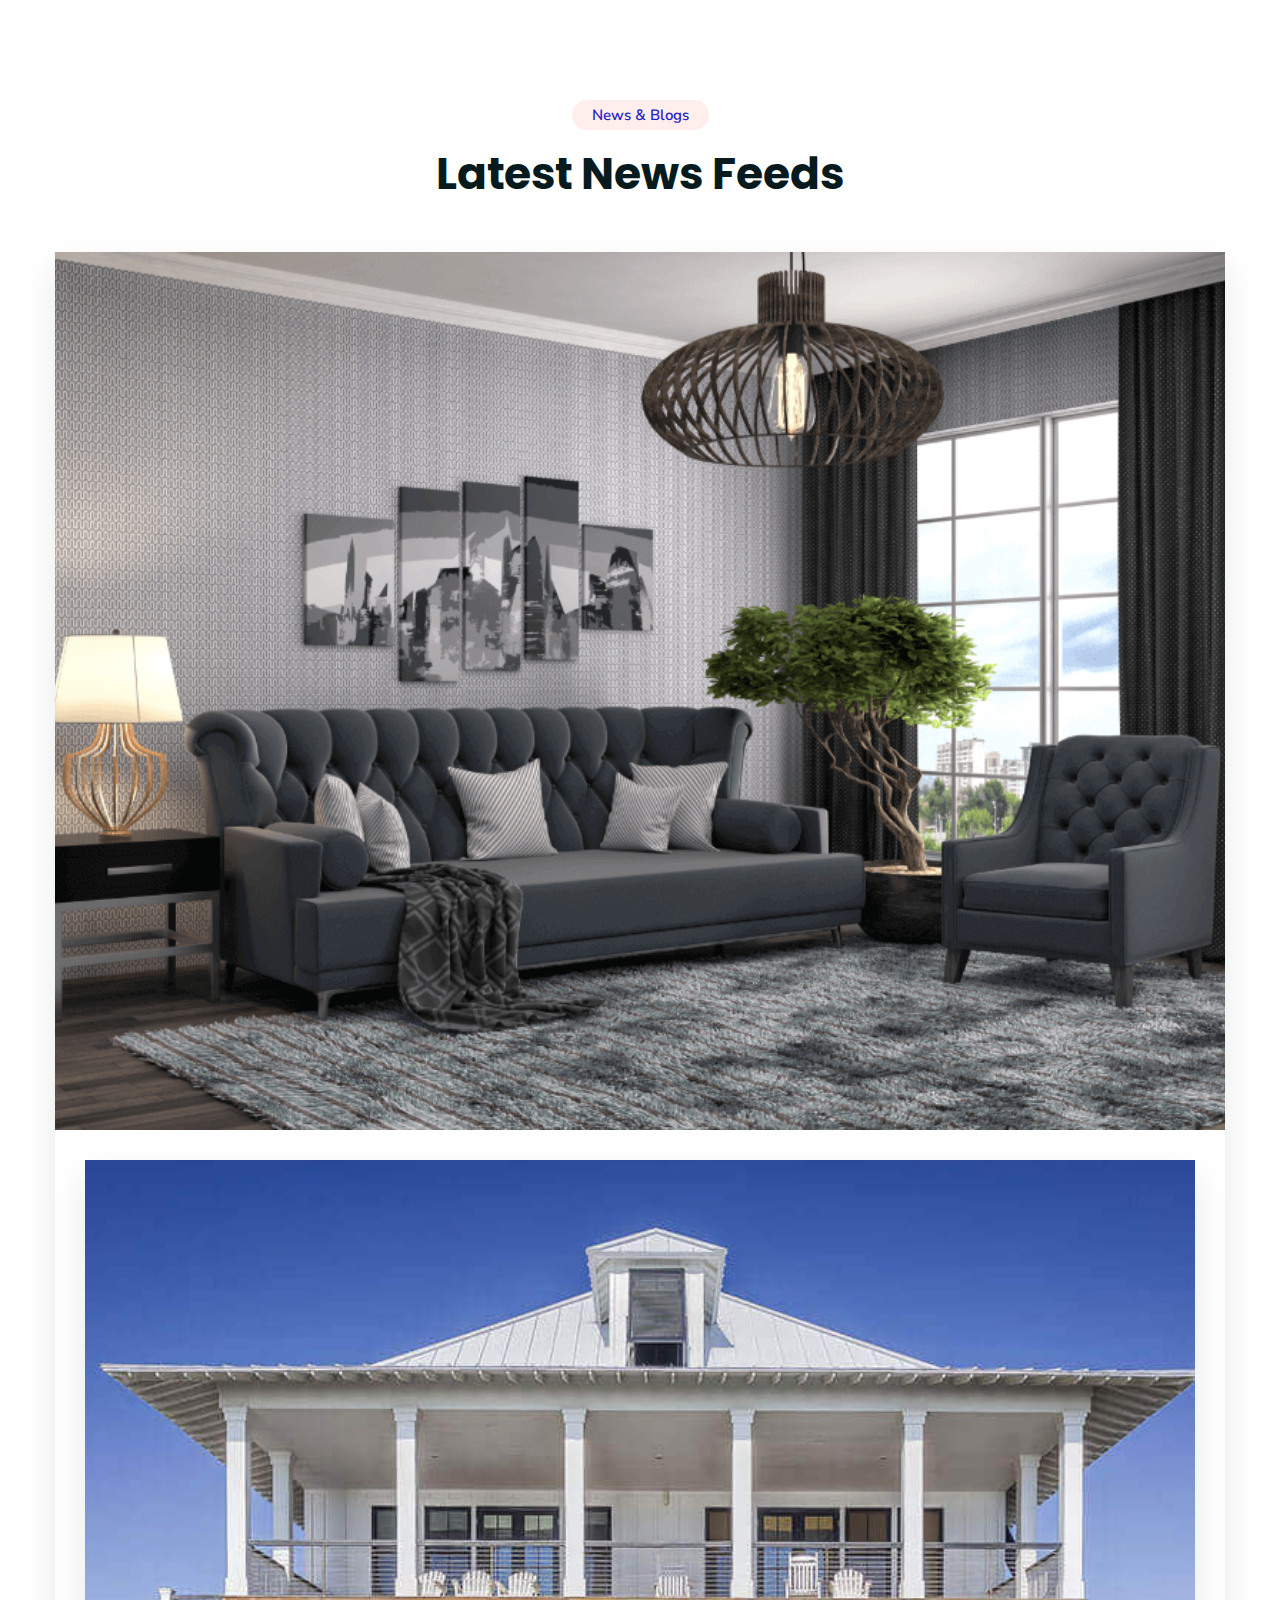
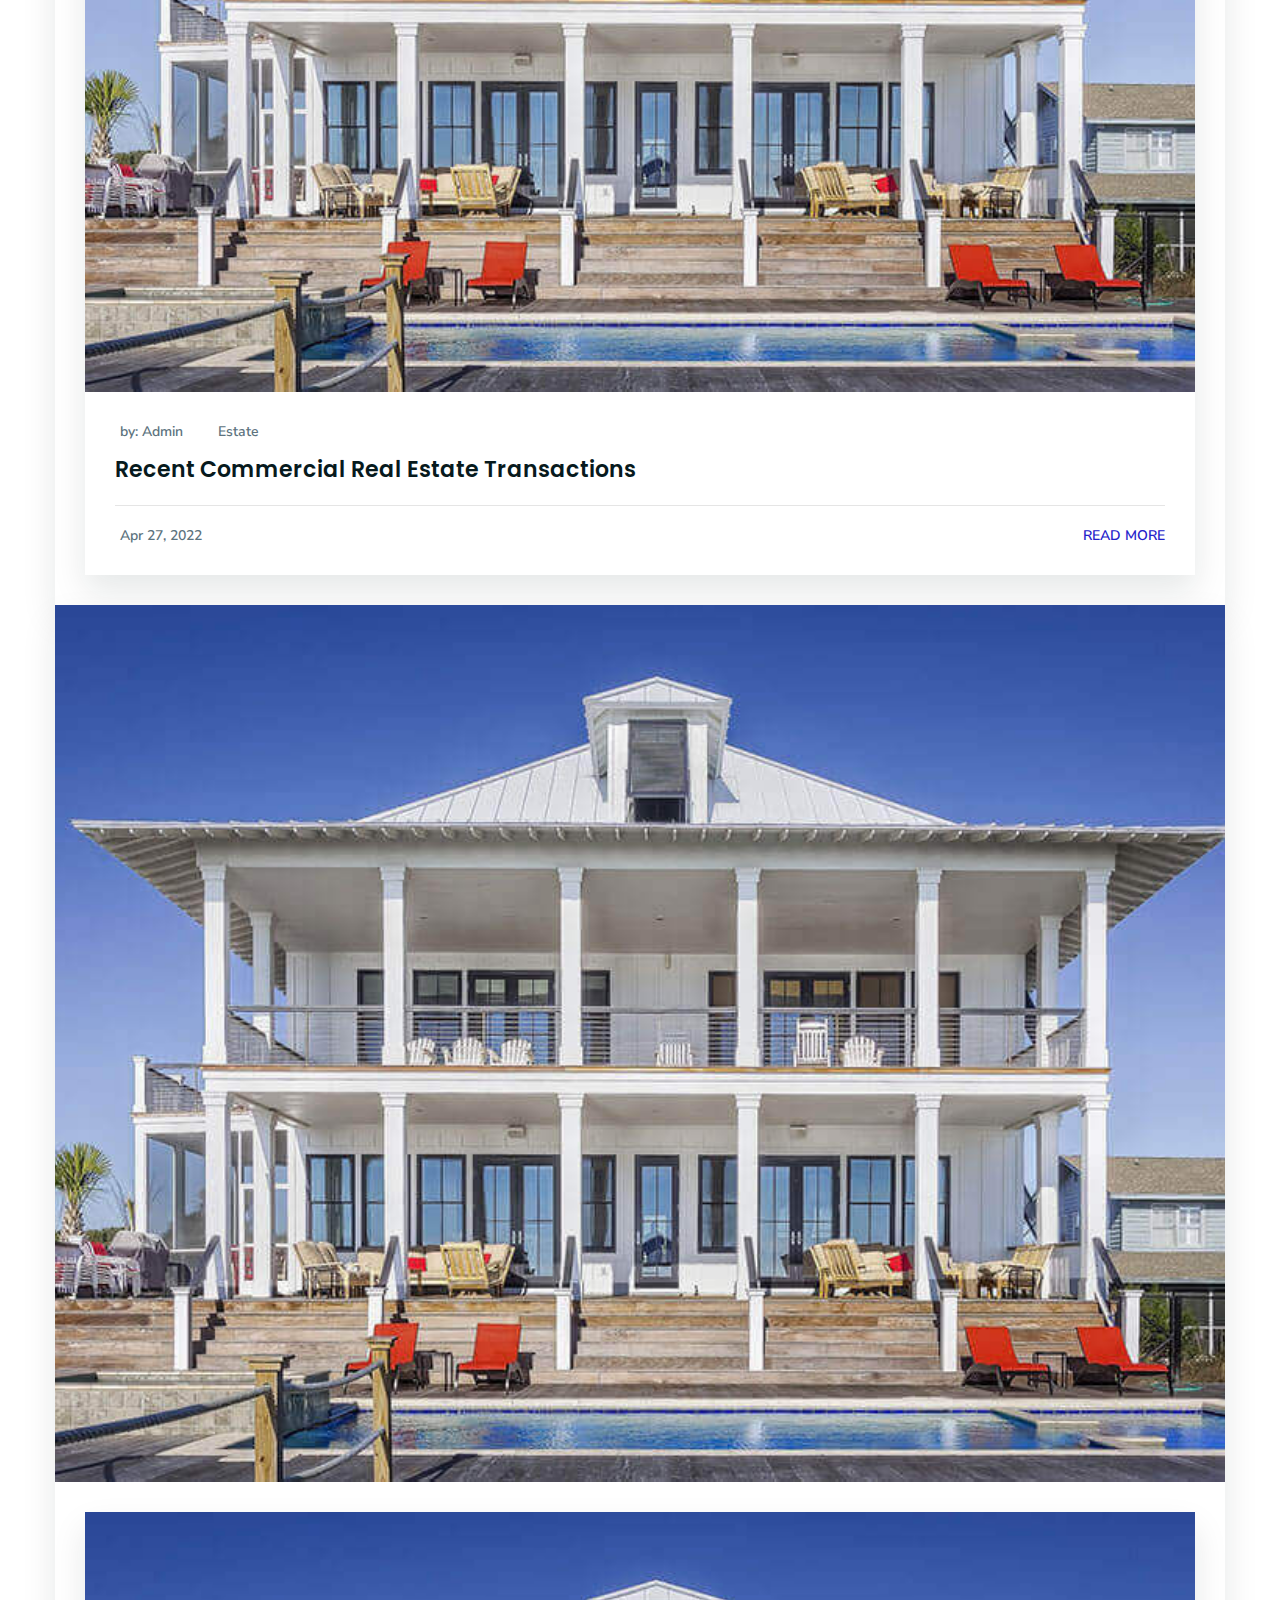
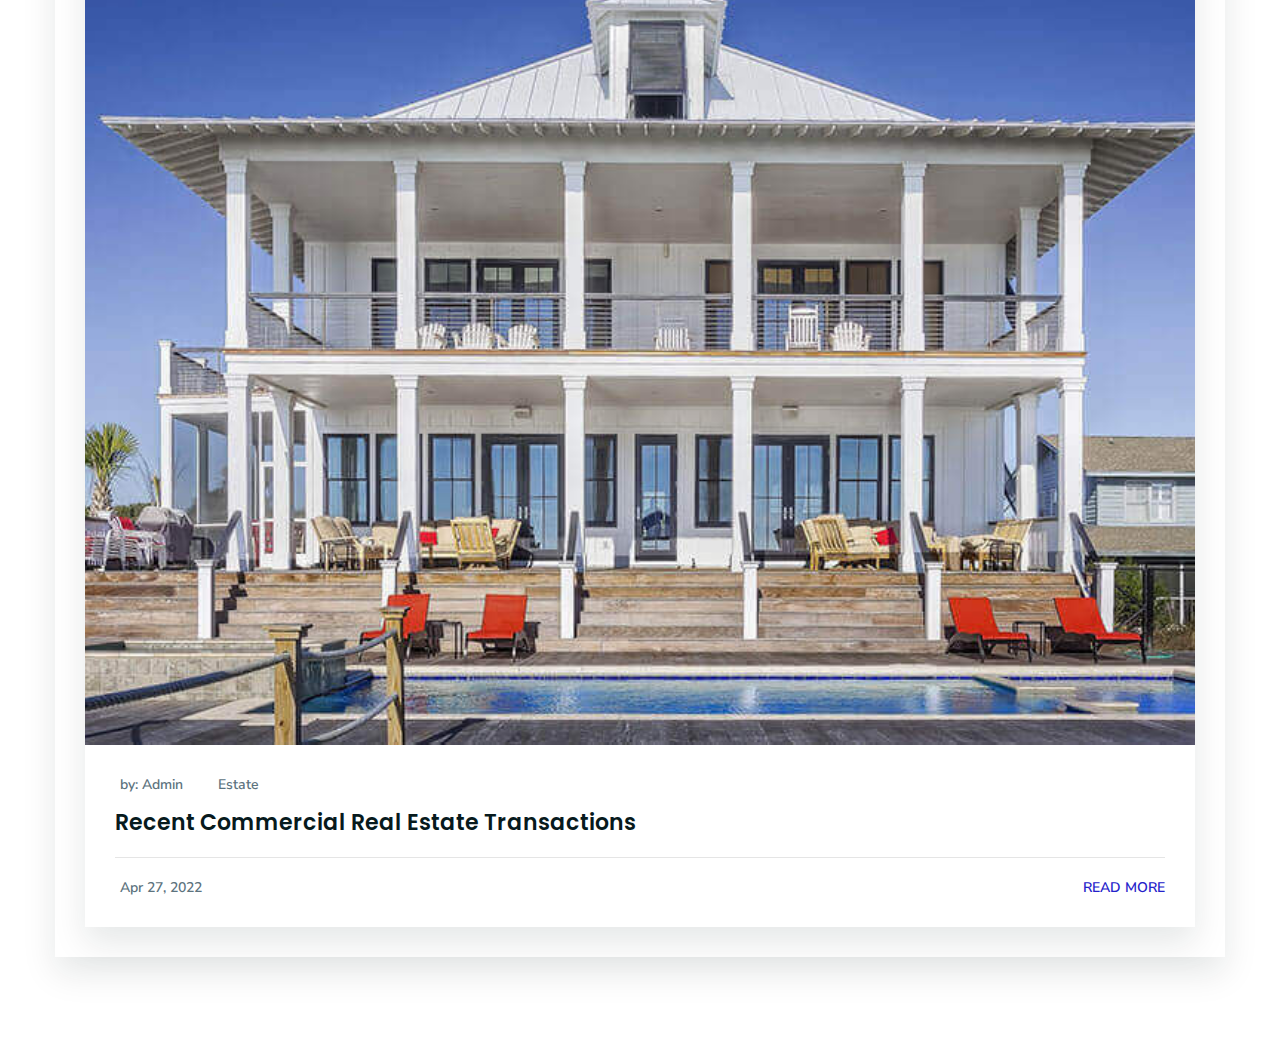
==== blog.html @ 8c3bc03a "initial commit" ====
<!-- <!DOCTYPE html>
<html lang="en">
<head>
    <meta charset="UTF-8">
    <meta http-equiv="X-UA-Compatible" content="IE=edge">
    <meta name="viewport" content="width=device-width, initial-scale=1.0">
    <title>Service</title>
  
  
    <link rel="shortcut icon" href="assets/images/logo-light.png" type="image/svg+xml">
  
    <link rel="stylesheet" href="./assets/css/style.css">
  
    <link rel="preconnect" href="https://fonts.googleapis.com">
    <link rel="preconnect" href="https://fonts.gstatic.com" crossorigin>
    <link rel="stylesheet" href="https://cdnjs.cloudflare.com/ajax/libs/font-awesome/4.7.0/css/font-awesome.min.css">
    <link href="https://cdn.jsdelivr.net/npm/bootstrap@5.3.2/dist/css/bootstrap.min.css" rel="stylesheet" integrity="sha384-T3c6CoIi6uLrA9TneNEoa7RxnatzjcDSCmG1MXxSR1GAsXEV/Dwwykc2MPK8M2HN" crossorigin="anonymous">
  
    <link
      href="https://fonts.googleapis.com/css2?family=Nunito+Sans:wght@400;600;700&family=Poppins:wght@400;500;600;700&display=swap"
      rel="stylesheet">
</head>
<body>
    <header class="header" data-header>

        <div class="overlay" data-overlay></div>
    
       
    
        <div class="header-bottom">
          <div class="container">
    
            <a href="#" class="logo">
              <img height="100" width="100" src="./assets/images/logo.png" alt="Urban Nest logo">
            </a>
    
            <nav class="navbar" data-navbar>
    
              <div class="navbar-top">
    
                <a href="#" class="logo">
                  <img src="./assets/images/logo.png" alt="Urban Nest logo">
                </a>
    
                <button class="nav-close-btn" data-nav-close-btn aria-label="Close Menu">
                  <ion-icon name="close-outline"></ion-icon>
                </button>
    
              </div>
    
              <div class="navbar-bottom">
                <ul class="navbar-list">
    
                  <li>
                    <a href="index.html" class="navbar-link" data-nav-link>Home</a>
                  </li>
    
                  <li>
                    <a href="blog.html" class="navbar-link" data-nav-link>Blog</a>
                  </li>
    
                  <li>
                    <a href="service.html" class="navbar-link" data-nav-link>Service</a>
                  </li>
    
                  <li>
                    <a href="#property" class="navbar-link" data-nav-link>Property</a>
                  </li>
    
                  <li>
                    <a href="gallery.html" class="navbar-link" data-nav-link>Gallery</a>
                  </li>
    
                  <li>
                    <a href="#contact" class="navbar-link" data-nav-link>Contact</a>
                  </li>
    
                </ul>
              </div>
    
            </nav>
    
            <div class="header-bottom-actions">
              <button class="header-bottom-actions-btn" aria-label="Search">
                <i class="fas fa-magnifying-glass"  ></i> 
                <span>Search</span>
            </button>
            
            <button class="header-bottom-actions-btn" aria-label="Profile" onclick="navigateToLogin()">
              <i class="fa-regular fa-user"></i>
              <span>Profile</span>
          </button>
              <button class="header-bottom-actions-btn" aria-label="Cart">
                <i class="fa-solid fa-cart-shopping"></i>
                <span>Cart</span>
              </button>
    
              <button class="header-bottom-actions-btn" data-nav-open-btn aria-label="Open Menu">
                <ion-icon name="menu-outline"></ion-icon>
    
                <span>Menu</span>
              </button>
    
            </div>
    
          </div>
        </div>
    
      </header>

      <section class="blog" id="blog">
        <div class="container">

          <p class="section-subtitle">News & Blogs</p>

          <h2 class="h2 section-title">Leatest News Feeds</h2>

          <ul class="blog-list has-scrollbar">

            <li>
              <div class="blog-card">

                <figure class="card-banner">
                  <img src="./assets/images/blog-1.png" alt="The Most Inspiring Interior Design Of 2021" class="w-100">
                </figure>

                <div class="blog-content">

                  <div class="blog-content-top">

                    <ul class="card-meta-list">

                      <li>
                        <a href="#" class="card-meta-link">
                          <ion-icon name="person"></ion-icon>

                          <span>by: Admin</span>
                        </a>
                      </li>

                      <li>
                        <a href="#" class="card-meta-link">
                          <ion-icon name="pricetags"></ion-icon>

                          <span>Interior</span>
                        </a>
                      </li>

                    </ul>

                    <h3 class="h3 blog-title">
                      <a href="#">The Most Inspiring Interior Design Of 2021</a>
                    </h3>

                  </div>

                  <div class="blog-content-bottom">
                    <div class="publish-date">
                      <ion-icon name="calendar"></ion-icon>

                      <time datetime="2022-27-04">Apr 27, 2022</time>
                    </div>

                    <a href="#" class="read-more-btn">Read More</a>
                  </div>

                </div>

              </div>
            </li>

            <li>
              <div class="blog-card">

                <figure class="card-banner">
                  <img src="./assets/images/blog-2.jpg" alt="Recent Commercial Real Estate Transactions" class="w-100">
                </figure>

                <div class="blog-content">

                  <div class="blog-content-top">

                    <ul class="card-meta-list">

                      <li>
                        <a href="#" class="card-meta-link">
                          <ion-icon name="person"></ion-icon>

                          <span>by: Admin</span>
                        </a>
                      </li>

                      <li>
                        <a href="#" class="card-meta-link">
                          <ion-icon name="pricetags"></ion-icon>

                          <span>Estate</span>
                        </a>
                      </li>

                    </ul>

                    <h3 class="h3 blog-title">
                      <a href="#">Recent Commercial Real Estate Transactions</a>
                    </h3>

                  </div>

                  <div class="blog-content-bottom">
                    <div class="publish-date">
                      <ion-icon name="calendar"></ion-icon>

                      <time datetime="2022-27-04">Apr 27, 2022</time>
                    </div>

                    <a href="#" class="read-more-btn">Read More</a>
                  </div>

                </div>

              </div>
            </li>

            <li>
              <div class="blog-card">

                <figure class="card-banner">
                  <img src="./assets/images/blog-3.jpg" alt="Renovating a Living Room? Experts Share Their Secrets"
                    class="w-100">
                </figure>

                <div class="blog-content">

                  <div class="blog-content-top">

                    <ul class="card-meta-list">

                      <li>
                        <a href="#" class="card-meta-link">
                          <ion-icon name="person"></ion-icon>

                          <span>by: Admin</span>
                        </a>
                      </li>

                      <li>
                        <a href="#" class="card-meta-link">
                          <ion-icon name="pricetags"></ion-icon>

                          <span>Room</span>
                        </a>
                      </li>

                    </ul>

                    <h3 class="h3 blog-title">
                      <a href="#">Renovating a Living Room? Experts Share Their Secrets</a>
                    </h3>

                  </div>

                  <div class="blog-content-bottom">
                    <div class="publish-date">
                      <ion-icon name="calendar"></ion-icon>

                      <time datetime="2022-27-04">Apr 27, 2022</time>
                    </div>

                    <a href="#" class="read-more-btn">Read More</a>
                  </div>

                </div>

              </div>
            </li>

          </ul>
          <ul class="blog-list has-scrollbar">

            <li>
              <div class="blog-card">

                <figure class="card-banner">
                  <img src="./assets/images/blog-1.png" alt="The Most Inspiring Interior Design Of 2021" class="w-100">
                </figure>

                <div class="blog-content">

                  <div class="blog-content-top">

                    <ul class="card-meta-list">

                      <li>
                        <a href="#" class="card-meta-link">
                          <ion-icon name="person"></ion-icon>

                          <span>by: Admin</span>
                        </a>
                      </li>

                      <li>
                        <a href="#" class="card-meta-link">
                          <ion-icon name="pricetags"></ion-icon>

                          <span>Interior</span>
                        </a>
                      </li>

                    </ul>

                    <h3 class="h3 blog-title">
                      <a href="#">The Most Inspiring Interior Design Of 2021</a>
                    </h3>

                  </div>

                  <div class="blog-content-bottom">
                    <div class="publish-date">
                      <ion-icon name="calendar"></ion-icon>

                      <time datetime="2022-27-04">Apr 27, 2022</time>
                    </div>

                    <a href="#" class="read-more-btn">Read More</a>
                  </div>

                </div>

              </div>
            </li>

            <li>
              <div class="blog-card">

                <figure class="card-banner">
                  <img src="./assets/images/blog-2.jpg" alt="Recent Commercial Real Estate Transactions" class="w-100">
                </figure>

                <div class="blog-content">

                  <div class="blog-content-top">

                    <ul class="card-meta-list">

                      <li>
                        <a href="#" class="card-meta-link">
                          <ion-icon name="person"></ion-icon>

                          <span>by: Admin</span>
                        </a>
                      </li>

                      <li>
                        <a href="#" class="card-meta-link">
                          <ion-icon name="pricetags"></ion-icon>

                          <span>Estate</span>
                        </a>
                      </li>

                    </ul>

                    <h3 class="h3 blog-title">
                      <a href="#">Recent Commercial Real Estate Transactions</a>
                    </h3>

                  </div>

                  <div class="blog-content-bottom">
                    <div class="publish-date">
                      <ion-icon name="calendar"></ion-icon>

                      <time datetime="2022-27-04">Apr 27, 2022</time>
                    </div>

                    <a href="#" class="read-more-btn">Read More</a>
                  </div>

                </div>

              </div>
            </li>

            <li>
              <div class="blog-card">

                <figure class="card-banner">
                  <img src="./assets/images/blog-3.jpg" alt="Renovating a Living Room? Experts Share Their Secrets"
                    class="w-100">
                </figure>

                <div class="blog-content">

                  <div class="blog-content-top">

                    <ul class="card-meta-list">

                      <li>
                        <a href="#" class="card-meta-link">
                          <ion-icon name="person"></ion-icon>

                          <span>by: Admin</span>
                        </a>
                      </li>

                      <li>
                        <a href="#" class="card-meta-link">
                          <ion-icon name="pricetags"></ion-icon>

                          <span>Room</span>
                        </a>
                      </li>

                    </ul>

                    <h3 class="h3 blog-title">
                      <a href="#">Renovating a Living Room? Experts Share Their Secrets</a>
                    </h3>

                  </div>

                  <div class="blog-content-bottom">
                    <div class="publish-date">
                      <ion-icon name="calendar"></ion-icon>

                      <time datetime="2022-27-04">Apr 27, 2022</time>
                    </div>

                    <a href="#" class="read-more-btn">Read More</a>
                  </div>

                </div>

              </div>
            </li>

          </ul>

        </div>
      </section>




  <footer class="footer">

    <div class="b-example-divider"></div>

    <div class="container">
      <footer class="d-flex flex-wrap justify-content-between align-items-center py-3 my-4 border-top">
        <div class="col-md-4 d-flex align-items-center">
          <a href="/" class="mb-3 me-2 mb-md-0 text-body-secondary text-decoration-none lh-1">
            <svg class="bi" width="30" height="24"><use xlink:href="#bootstrap"/></svg>
          </a>
          <span class="mb-3 mb-md-0 text-body-secondary">&copy; 2024 Urban Nest , Inc</span>
        </div>
    
        <ul class="nav col-md-4 justify-content-end list-unstyled d-flex">
          <li class="ms-3"><a class="text-body-secondary" href="#"><svg class="bi" width="24" height="24"><use xlink:href="#twitter"/></svg></a></li>
          <li class="ms-3"><a class="text-body-secondary" href="#"><svg class="bi" width="24" height="24"><use xlink:href="#instagram"/></svg></a></li>
          <li class="ms-3"><a class="text-body-secondary" href="#"><svg class="bi" width="24" height="24"><use xlink:href="#facebook"/></svg></a></li>
        </ul>
      </footer>
    </div>
    
    <div class="b-example-divider"></div>
    
    <div class="container">
      <footer class="py-3 my-4">
        <ul class="nav justify-content-center border-bottom pb-3 mb-3">
          <li class="nav-item"><a href="index.html" class="nav-link px-2 text-body-secondary">Home</a></li>
          <li class="nav-item"><a href="#" class="nav-link px-2 text-body-secondary">About</a></li>
          <li class="nav-item"><a href="#" class="nav-link px-2 text-body-secondary">Services</a></li>
          <li class="nav-item"><a href="#" class="nav-link px-2 text-body-secondary">FAQs</a></li>
        </ul>
        <p class="text-center text-body-secondary">&copy; 2024 Urban Nest, Inc</p>
      </footer>
    </div>
    <button id="newsletterBtn" class="nav-link px-2 text-body-secondary" style="text-decoration: white;">Newsletter Signup</button>


  </footer>
    
</body>
</html>




 -->













<!DOCTYPE html>
<html lang="en">
<head>
  <meta charset="UTF-8">
  <meta http-equiv="X-UA-Compatible" content="IE=edge">
  <meta name="viewport" content="width=device-width, initial-scale=1.0">
  <title>Service</title>


  <link rel="shortcut icon" href="assets/images/logo-light.png" type="image/svg+xml">

  <link rel="stylesheet" href="./assets/css/style.css">

  <link rel="preconnect" href="https://fonts.googleapis.com">
  <link rel="preconnect" href="https://fonts.gstatic.com" crossorigin>
  <link rel="stylesheet" href="https://cdnjs.cloudflare.com/ajax/libs/font-awesome/4.7.0/css/font-awesome.min.css">
  <link href="https://cdn.jsdelivr.net/npm/bootstrap@5.3.2/dist/css/bootstrap.min.css" rel="stylesheet" integrity="sha384-T3c6CoIi6uLrA9TneNEoa7RxnatzjcDSCmG1MXxSR1GAsXEV/Dwwykc2MPK8M2HN" crossorigin="anonymous">

  <link
    href="https://fonts.googleapis.com/css2?family=Nunito+Sans:wght@400;600;700&family=Poppins:wght@400;500;600;700&display=swap"
    rel="stylesheet"></head>
<body>

<div class="container mt-5">

    <section class="blog" id="blog">
        <div class="row justify-content-md-center">
            <div class="col-md-8">
                <p class="section-subtitle">News & Blogs</p>
                <h2 class="h2 section-title">Latest News Feeds</h2>

                <div class="row">
                    <!-- Blog Post 1 -->
                    <div class="col-md-6 mb-4">
                        <div class="blog-card">
                            <figure class="card-banner">
                                <img src="./assets/images/blog-1.png" alt="The Most Inspiring Interior Design Of 2021" class="w-100">
                            </figure>
                            <div class="blog-content">
                              <div class="blog-card">

                                <figure class="card-banner">
                                  <img src="./assets/images/blog-2.jpg" alt="Recent Commercial Real Estate Transactions" class="w-100">
                                </figure>
                
                                <div class="blog-content">
                
                                  <div class="blog-content-top">
                
                                    <ul class="card-meta-list">
                
                                      <li>
                                        <a href="#" class="card-meta-link">
                                          <ion-icon name="person"></ion-icon>
                
                                          <span>by: Admin</span>
                                        </a>
                                      </li>
                
                                      <li>
                                        <a href="#" class="card-meta-link">
                                          <ion-icon name="pricetags"></ion-icon>
                
                                          <span>Estate</span>
                                        </a>
                                      </li>
                
                                    </ul>
                
                                    <h3 class="h3 blog-title">
                                      <a href="#">Recent Commercial Real Estate Transactions</a>
                                    </h3>
                
                                  </div>
                
                                  <div class="blog-content-bottom">
                                    <div class="publish-date">
                                      <ion-icon name="calendar"></ion-icon>
                
                                      <time datetime="2022-27-04">Apr 27, 2022</time>
                                    </div>
                
                                    <a href="#" class="read-more-btn">Read More</a>
                                  </div>
                
                                </div>
                
                              </div>                            </div>
                        </div>
                    </div>

                    <!-- Blog Post 2 -->
                    <div class="col-md-6 mb-4">
                        <div class="blog-card">
                            <figure class="card-banner">
                                <img src="./assets/images/blog-2.jpg" alt="Recent Commercial Real Estate Transactions" class="w-100">
                            </figure>
                            <div class="blog-content">
                              <div class="blog-card">

                                <figure class="card-banner">
                                  <img src="./assets/images/blog-2.jpg" alt="Recent Commercial Real Estate Transactions" class="w-100">
                                </figure>
                
                                <div class="blog-content">
                
                                  <div class="blog-content-top">
                
                                    <ul class="card-meta-list">
                
                                      <li>
                                        <a href="#" class="card-meta-link">
                                          <ion-icon name="person"></ion-icon>
                
                                          <span>by: Admin</span>
                                        </a>
                                      </li>
                
                                      <li>
                                        <a href="#" class="card-meta-link">
                                          <ion-icon name="pricetags"></ion-icon>
                
                                          <span>Estate</span>
                                        </a>
                                      </li>
                
                                    </ul>
                
                                    <h3 class="h3 blog-title">
                                      <a href="#">Recent Commercial Real Estate Transactions</a>
                                    </h3>
                
                                  </div>
                
                                  <div class="blog-content-bottom">
                                    <div class="publish-date">
                                      <ion-icon name="calendar"></ion-icon>
                
                                      <time datetime="2022-27-04">Apr 27, 2022</time>
                                    </div>
                
                                    <a href="#" class="read-more-btn">Read More</a>
                                  </div>
                
                                </div>
                
                              </div>                            </div>
                        </div>
                    </div>

                    <!-- Add more blog posts as needed -->

                </div>
            </div>
        </div>

        <!-- Additional Rows (if needed) -->
        <div class="row">
            <!-- Another Row with Blog Posts -->
            <!-- ... -->

            <!-- Additional Rows as needed -->

        </div>

    </section>

</div>

<!-- Include your footer content here -->

</body>
</html>
---- assets/css/style.css ----
/*-----------------------------------*\
  #style.css
\*-----------------------------------*/

/**
 * copyright 2022 codewithsadee
 */





/*-----------------------------------*\
  #CUSTOM PROPERTY
\*-----------------------------------*/

:root {

  /**
   * colors
   */

  --dark-jungle-green: hsl(188, 63%, 7%);
  --prussian-blue: hsl(200, 69%, 14%);
  --raisin-black-1: hsl(227, 29%, 13%);
  --raisin-black-2: hsl(229, 17%, 19%);
  --yellow-green: hsl(89, 72%, 45%);
  --orange-soda: hsl(241, 72%, 46%);
  --cultured-1: hsl(0, 0%, 93%);
  --cultured-2: hsl(192, 24%, 96%);
  --misty-rose: hsl(7, 56%, 91%);
  --alice-blue: hsl(210, 100%, 97%);
  --seashell: hsl(8, 100%, 97%);
  --cadet: hsl(200, 15%, 43%);
  --white: hsl(0, 0%, 100%);
  --black: hsl(0, 0%, 0%);
  --opal: hsl(180, 20%, 62%);

  /**
   * typography
   */

  --ff-nunito-sans: "Nunito Sans", sans-serif;
  --ff-poppins: "Poppins", sans-serif;

  --fs-1: 1.875rem;
  --fs-2: 1.5rem;
  --fs-3: 1.375rem;
  --fs-4: 1.125rem;
  --fs-5: 0.875rem;
  --fs-6: 0.813rem;
  --fs-7: 0.75rem;

  --fw-500: 500;
  --fw-600: 600;
  --fw-700: 700;

  /**
   * transition
   */

  --transition: 0.25s ease;

  /**
   * spacing
   */

  --section-padding: 100px;

  /**
   * shadow
   */

  --shadow-1: 0 5px 20px 0 hsla(219, 56%, 21%, 0.1);
  --shadow-2: 0 16px 32px hsla(188, 63%, 7%, 0.1);

}





/*-----------------------------------*\
  #RESET
\*-----------------------------------*/

*, *::before, *::after {
  margin: 0;
  padding: 0;
  box-sizing: border-box;
}

li { list-style: none; }

a { text-decoration: none; }

a,
img,
span,
button,
ion-icon { display: block; }

button {
  border: none;
  background: none;
  font: inherit;
  text-align: left;
  cursor: pointer;
}

address { font-style: normal; }

ion-icon { pointer-events: none; }

html {
  font-family: var(--ff-nunito-sans);
  scroll-behavior: smooth;
}

body {
  background: var(--white);
  overflow-x: hidden;
}

::-webkit-scrollbar {
  width: 10px;
  height: 8px;
}

::-webkit-scrollbar-track { background: var(--white); }

::-webkit-scrollbar-thumb {
  background: var(--cadet);
  border-left: 2px solid var(--white);
}





/*-----------------------------------*\
  #REUSED STYLE
\*-----------------------------------*/

.container { padding-inline: 15px; }

button, a { transition: var(--transition); }

.h1,
.h2,
.h3 {
  color: var(--dark-jungle-green);
  font-family: var(--ff-poppins);
  line-height: 1.3;
}

.h1 {
  font-size: var(--fs-1);
  line-height: 1;
}

.h2 { font-size: var(--fs-2); }

.h3 {
  font-size: var(--fs-4);
  font-weight: var(--font-weight, 700);
}

.h3 > a { color: inherit; }

.btn {
  position: relative;
  background: var(--orange-soda);
  color: var(--white);
  font-family: var(--ff-poppins);
  font-size: var(--fs-5);
  text-transform: var(--text-transform, capitalize);
  border: 1px solid var(--orange-soda);
  padding: 10px 20px;
  z-index: 1;
}

.btn:is(:hover, :focus) {
  background: var(--black);
  color: var(--dark-jungle-green);
  border-color: var(--black);
}

.btn::before {
  content: "";
  position: absolute;
  top: 0;
  left: 0;
  width: 0;
  height: 100%;
  background: var(--white);
  transition: var(--transition);
  z-index: -1;
}

.btn:is(:hover, :focus)::before { width: 100%; }

.w-100 { width: 100%; }

.section-subtitle {
  color: var(--orange-soda);
  font-size: var(--fs-5);
  font-weight: var(--fw-600);
  padding: 5px 20px;
  background: hsla(9, 100%, 62%, 0.1);
  width: max-content;
  border-radius: 50px;
  margin-inline: auto;
  margin-bottom: 15px;
}

.section-title {
  text-align: var(--text-align, center);
  margin-bottom: var(--margin-bottom, 50px);
}

.card-badge {
  background: var(--black);
  color: var(--white);
  font-size: var(--fs-7);
  text-transform: uppercase;
  position: absolute;
  top: 15px;
  right: 15px;
  padding: 4px 10px;
}

.card-badge.green { background: var(--yellow-green); }

.card-badge.orange { background: var(--orange-soda); }

.has-scrollbar {
  display: flex;
  align-items: flex-start;
  gap: 15px;
  overflow-x: auto;
  margin-inline: -15px;
  padding-inline: 15px;
  scroll-padding-left: 15px;
  padding-bottom: 60px;
  scroll-snap-type: inline mandatory;
}

.has-scrollbar > li {
  min-width: 100%;
  scroll-snap-align: start;
}

.has-scrollbar::-webkit-scrollbar-track {
  background: var(--cultured-2);
  outline: 2px solid var(--cadet);
  border-radius: 10px;
}

.has-scrollbar::-webkit-scrollbar-thumb {
  background: var(--cadet);
  border: 1px solid var(--cultured-2);
  border-radius: 10px;
}

.has-scrollbar::-webkit-scrollbar-button { width: 15%; }





/*-----------------------------------*\
  #HEADER
\*-----------------------------------*/

.header {
  position: relative;
  z-index: 2;
}

.header-top {
  background: var(--prussian-blue);
  padding-block: 15px;
}

.header-top .container,
.header-top-list {
  display: flex;
  flex-wrap: wrap;
  justify-content: center;
  align-items: center;
}

.header-top .container { gap: 8px 20px; }

.header-top-list { gap: 15px; }

.header-top-link {
  color: var(--white);
  font-size: var(--fs-6);
  font-weight: var(--fw-700);
  display: flex;
  justify-content: center;
  align-items: center;
  gap: 5px;
}

.header-top-link:is(:hover, :focus) { color: var(--orange-soda); }

.header-top-link ion-icon {
  color: var(--orange-soda);
  font-size: 15px;
  --ionicon-stroke-width: 60px;
}

.header-top .wrapper,
.header-top-social-list {
  display: flex;
  align-items: center;
}

.header-top .wrapper { gap: 20px; }

.header-top-social-list { gap: 8px; }

.header-top-social-link {
  color: var(--white);
  font-size: 15px;
}

.header-top-btn {
  background: var(--orange-soda);
  color: var(--white);
  font-size: var(--fs-6);
  font-weight: var(--fw-700);
  padding: 4px 15px;
}

.header-top-btn:is(:hover, :focus) { --orange-soda: hsl(7, 72%, 46%); }

.header-bottom {
  background: var(--white);
  padding-block: 25px;
}

.header-bottom .logo img { margin-inline: auto; }

.navbar {
  background: var(--white);
  position: fixed;
  top: 0;
  left: -310px;
  max-width: 300px;
  width: 100%;
  height: 100%;
  box-shadow: 0 3px 10px hsla(0, 0%, 0%, 0.3);
  z-index: 5;
  padding: 60px 20px;
  visibility: hidden;
  transition: 0.15s ease-in;
}

.navbar.active {
  visibility: visible;
  transform: translateX(310px);
  transition: 0.25s ease-out;
}

.navbar-top {
  display: flex;
  justify-content: space-between;
  align-items: center;
  padding-bottom: 40px;
  border-bottom: 1px solid var(--cultured-1);
  margin-bottom: 25px;
}

.navbar-top .logo img { width: 10px;height: 10px; }

.nav-close-btn ion-icon {
  font-size: 20px;
  --ionicon-stroke-width: 45px;
  padding: 5px;
}

.navbar-link {
  color: var(--cadet);
  font-size: var(--fs-5);
  font-weight: var(--fw-600);
  text-transform: uppercase;
  padding-block: 15px;
}

.navbar-link:is(:hover, :focus) { color: var(--orange-soda); }

.overlay {
  position: fixed;
  inset: 0;
  background: hsla(0, 0%, 0%, 0.7);
  opacity: 0;
  pointer-events: none;
  transition: var(--transition);
  z-index: 4;
}

.overlay.active {
  opacity: 1;
  pointer-events: all;
}

.header-bottom-actions {
  background: var(--white);
  position: fixed;
  bottom: 0;
  left: 0;
  width: 100%;
  display: flex;
  justify-content: space-evenly;
  padding-block: 15px 10px;
  box-shadow: -2px 0 30px hsla(237, 71%, 52%, 0.2);
  z-index: 3;
}

.header-bottom-actions-btn ion-icon {
  color: hsl(0, 0%, 10%);
  font-size: 20px;
  margin-inline: auto;
  margin-bottom: 5px;
  --ionicon-stroke-width: 40px;
  transition: var(--transition);
}

.header-bottom-actions-btn:is(:hover, :focus) ion-icon { color: var(--orange-soda); }

.header-bottom-actions-btn span {
  color: var(--cadet);
  font-family: var(--ff-poppins);
  font-size: var(--fs-7);
  font-weight: var(--fw-500);
}





/*-----------------------------------*\
  #HERO
\*-----------------------------------*/

.hero {
  background: var(--cultured-2);
  padding-block: var(--section-padding);
}

.hero-content { margin-bottom: 60px; }

.hero-subtitle {
  display: flex;
  justify-content: flex-start;
  align-items: center;
  gap: 5px;
  margin-bottom: 20px;
}

.hero-subtitle ion-icon { color: var(--orange-soda); }

.hero-subtitle span {
  color: var(--dark-jungle-green);
  font-size: var(--fs-5);
  font-weight: var(--fw-700);
}

.hero-title { margin-bottom: 20px; }

.hero-text {
  color: var(--cadet);
  font-size: var(--fs-5);
  line-height: 1.8;
  padding-left: 15px;
  border-left: 1px solid;
  margin-bottom: 30px;
}





/*-----------------------------------*\
  #ABOUT
\*-----------------------------------*/

.about { padding-block: var(--section-padding); }

.about-banner {
  position: relative;
  margin-bottom: 40px;
}

.about-banner > img {
  max-width: max-content;
  width: 100%;
}

.about-banner .abs-img {
  position: absolute;
  bottom: 100px;
  left: 15px;
  width: 50%;
  border-radius: 4px;
}

.about .section-subtitle { margin-inline: 0; }

.about .section-title {
  --text-align: left;
  --margin-bottom: 15px;
}

.about-text {
  color: var(--cadet);
  font-size: var(--fs-5);
  line-height: 1.7;
  margin-bottom: 30px;
}

.about-list { margin-bottom: 30px; }

.about-item {
  display: flex;
  justify-content: flex-start;
  align-items: center;
  gap: 10px;
  margin-bottom: 15px;
}

.about-item-icon {
  background: var(--misty-rose);
  height: 45px;
  min-width: 45px;
  border-radius: 50%;
  display: grid;
  place-items: center;
}

.about-item-icon ion-icon {
  color: var(--orange-soda);
  font-size: 18px;
}

.about-item-text {
  color: var(--cadet);
  font-size: var(--fs-5);
}

.about .callout {
  background: hsla(7, 78%, 53%, 0.05);
  color: var(--cadet);
  font-size: var(--fs-5);
  font-weight: var(--fw-500);
  line-height: 1.8;
  padding: 20px 25px;
  border-left: 4px solid var(--orange-soda);
  margin-bottom: 40px;
}

.about .btn {
  max-width: max-content;
  --text-transform: uppercase;
}





/*-----------------------------------*\
  #SERVICE
\*-----------------------------------*/

.service {
  
  background: var(--cultured-2);
  padding-block: var(--section-padding);
}

.service-list {
  display: flex;
  flex-wrap: wrap;
  justify-content: center;
  gap: 30px;
}

.service-card {
  position: relative;
  background: var(--white);
  text-align: center;
  padding: 40px 30px;
  box-shadow: var(--shadow-2);
}

.service-card .card-icon {
  width: max-content;
  margin-inline: auto;
  margin-bottom: 20px;
}

.service-card .card-title { margin-bottom: 15px; }

.service-card .card-title > a:is(:hover, :focus) { color: var(--orange-soda); }

.service-card .card-text {
  color: var(--cadet);
  font-size: var(--fs-5);
  line-height: 1.8;
  margin-bottom: 25px;
}

.service-card .card-link {
  color: var(--opal);
  font-size: var(--fs-5);
  font-weight: var(--fw-600);
  display: flex;
  justify-content: center;
  align-items: center;
  gap: 5px;
}

.service-card:is(:hover, :focus) .card-link { color: var(--orange-soda); }

.service-card::after {
  content: "";
  position: absolute;
  bottom: 0;
  left: 0;
  width: 0;
  height: 4px;
  background: var(--orange-soda);
  transition: var(--transition);
}

.service-card:is(:hover, :focus)::after { width: 100%; }





/*-----------------------------------*\
  #PROPERTY
\*-----------------------------------*/

.property { padding-block: var(--section-padding); }

.property-card {
  border: 1px solid var(--alice-blue);
  box-shadow: var(--shadow-2);
}

.property-card .card-banner {
  position: relative;
  aspect-ratio: 2 / 1.5;
  overflow: hidden;
}

.property-card .card-banner a { height: 100%; }

.property-card .card-banner img {
  height: 100%;
  object-fit: cover;
  transition: 0.5s ease;
}

.property-card:hover .card-banner img { transform: scale(1.1); }

.property-card .card-banner::before {
  content: "";
  position: absolute;
  inset: 0;
  background: linear-gradient(to top, hsla(0, 0%, 0%, 0.95), transparent 30%);
  pointer-events: none;
  z-index: 1;
}

.property-card .banner-actions {
  position: absolute;
  bottom: 15px;
  left: 15px;
  right: 15px;
  display: flex;
  flex-wrap: wrap-reverse;
  align-items: center;
  gap: 15px 10px;
  z-index: 1;
}

.banner-actions-btn {
  color: var(--white);
  font-size: var(--fs-6);
  line-height: 1;
  display: flex;
  align-items: flex-end;
  gap: 4px;
}

.banner-actions-btn ion-icon { font-size: 16px; }

.banner-actions-btn:first-child { margin-right: auto; }

.banner-actions-btn:is(:hover, :focus) { color: var(--orange-soda); }

.property-card .card-content {
  padding: 30px 15px 15px;
  border-bottom: 1px solid hsla(0, 0%, 0%, 0.1);
}

.card-price {
  color: var(--orange-soda);
  font-family: var(--ff-poppins);
  font-size: var(--fs-5);
  margin-bottom: 5px;
}

.card-price strong {
  font-size: var(--fs-4);
  font-weight: var(--fw-600);
}

.property-card .card-title {
  --font-weight: var(--fw-600);
  margin-bottom: 15px;
}

.property-card .card-title > a:is(:hover, :focus) { color: var(--orange-soda); }

.property-card .card-text {
  color: var(--cadet);
  font-size: var(--fs-5);
  line-height: 1.8;
  margin-bottom: 25px;
}

.property-card .card-list {
  display: flex;
  flex-wrap: wrap;
  align-items: center;
  row-gap: 15px;
}

.property-card .card-item {
  padding-block: 5px;
  color: var(--cadet);
  font-size: var(--fs-5);
}

.property-card .card-item:not(:last-child) {
  padding-right: 15px;
  border-right: 1px solid hsla(0, 0%, 0%, 0.2);
  margin-right: 20px;
}
#newsletterBtn {
  
  background-color: blue; /* Blue background */
  color: white; /* White text */
  border: none;
  cursor: pointer;
  padding: 10px 20px;
  text-align: center;
  text-decoration: none;
  display: inline-block;
  font-size: 16px;
  margin: 4px 2px;
  transition-duration: 0.4s; /* Transition effect */
  border-radius: 10px; /* Rounded corners */
}

#newsletterBtn:hover {
  background-color: darkblue; /* Darker blue when hovered */
  color: white;
}
.modal {
  display: none; 
  position: fixed; 
  z-index: 1; 
  padding-top: 100px; 
  left: 0;
  top: 0;
  width: 20%; 
  height: 20%; 
  overflow: auto; 
  background-color: rgba(0,0,255,0.4); /* Blue background */
}

.modal-content {
  background-color: #fff; /* White background */
  margin: auto;
  padding: 20px;
  border: 1px solid #888;
  width: 50%; /* Adjust as needed */
  border-radius: 10px; /* Rounded corners */
}

.close {
  color: #aaaaaa;
  float: right;
  font-size: 28px;
  font-weight: bold;
}

.close:hover,
.close:focus {
  color: #000;
  text-decoration: none;
  cursor: pointer;
}

form {
  display: flex;
  flex-direction: column;
  align-items: center;
}

input[type="email"], input[type="submit"] {
  margin: 10px 0;
  padding: 10px;
}

input[type="submit"] {
  background-color: blue; /* Blue background */
  color: white; /* White text */
  border: none;
  cursor: pointer;
}

input[type="submit"]:hover {
  background-color: darkblue;
}
.property-card .card-item :is(strong, ion-icon) { display: inline-block; }

.property-card .card-item ion-icon {
  margin-left: 2px;
  margin-bottom: -2px;
}

.property-card .card-item span { margin-top: 5px; }

.card-footer {
  padding: 15px;
  display: flex;
  flex-wrap: wrap-reverse;
  justify-content: space-between;
  align-items: center;
  gap: 15px;
}

.card-author {
  display: flex;
  align-items: center;
  gap: 10px;
}

.author-avatar {
  width: 40px;
  height: 40px;
  overflow: hidden;
  border-radius: 50%;
}

.author-name > a {
  color: var(--dark-jungle-green);
  font-family: var(--ff-poppins);
  font-size: var(--fs-5);
  font-weight: var(--fw-600);
  margin-bottom: 3px;
}

.author-name > a:is(:hover, :focus) { color: var(--orange-soda); }

.author-title {
  color: var(--cadet);
  font-size: var(--fs-7);
}

.card-footer-actions {
  display: flex;
  align-items: center;
  gap: 10px;
}

.card-footer-actions-btn {
  background: var(--cultured-2);
  color: var(--cadet);
  width: 35px;
  height: 35px;
  display: grid;
  place-items: center;
  font-size: 18px;
}

.card-footer-actions-btn:is(:hover, :focus) {
  background: var(--orange-soda);
  color: var(--white);
}





/*-----------------------------------*\
  #FEATURES
\*-----------------------------------*/

.features {
  background: var(--cultured-2);
  padding-block: var(--section-padding);
}

.features-list {
  display: flex;
  flex-wrap: wrap;
  justify-content: center;
  gap: 50px 20px;
}

.features-list > li { width: calc(50% - 10px); }

.features-card {
  position: relative;
  background: var(--white);
  padding: 40px 15px;
  border-radius: 12px;
  display: flex;
  flex-direction: column;
  height: 100%;
  justify-content: center;
  align-items: center;
  gap: 10px;
  box-shadow: var(--shadow-1);
}

.features-card:is(:hover, :focus) { background: var(--orange-soda); }

.features-card .card-icon {
  background: var(--seashell);
  color: var(--orange-soda);
  width: 60px;
  height: 60px;
  display: grid;
  place-items: center;
  border-radius: 50%;
  font-size: 28px;
}

.features-card .card-icon ion-icon { --ionicon-stroke-width: 20px; }

.features-card .card-title {
  color: var(--dark-jungle-green);
  font-family: var(--ff-poppins);
  font-size: var(--fs-6);
  font-weight: var(--fw-600);
  text-align: center;
  transition: var(--transition);
}

.features-card:is(:hover, :focus) .card-title { color: var(--white); }

.features-card .card-btn {
  background: var(--white);
  color: var(--cadet);
  position: absolute;
  bottom: 0;
  left: 50%;
  transform: translate(-50%, 50%);
  width: 40px;
  height: 40px;
  display: grid;
  place-items: center;
  font-size: 20px;
  border-radius: 50%;
  box-shadow: 0 0 10px hsla(219, 56%, 21%, 0.1);
  transition: var(--transition);
}

.features-card:is(:hover, :focus) .card-btn { color: var(--orange-soda); }





/*-----------------------------------*\
  #BLOG
\*-----------------------------------*/

.blog { padding-block: var(--section-padding); }

.blog-card { box-shadow: var(--shadow-2); }

.blog-card .card-banner {
  overflow: hidden;
  aspect-ratio: 2 / 1.5;
}

.blog-card .card-banner img {
  height: 100%;
  object-fit: cover;
  transition: 0.5s ease;
}

.blog-card:is(:hover, :focus) .card-banner img { transform: scale(1.1); }

.blog-content { padding: 30px; }

.blog-card .card-meta-list {
  display: flex;
  align-items: center;
  gap: 10px;
  margin-bottom: 15px;
}

.blog-card :is(.card-meta-link, .publish-date) {
  color: var(--cadet);
  font-size: var(--fs-7);
  font-weight: var(--fw-600);
  display: flex;
  align-items: center;
  gap: 5px;
  transition: var(--transition);
}

.blog-card :is(.card-meta-link, .publish-date) ion-icon { color: var(--orange-soda); }

.blog-card .card-meta-link:is(:hover, :focus) { color: var(--orange-soda); }

.blog-title {
  font-size: 1rem;
  --font-weight: var(--fw-600);
}

.blog-card .blog-title:is(:hover, :focus) { color: var(--orange-soda); }

.blog-content-bottom {
  padding-top: 20px;
  border-top: 1px solid hsla(0, 0%, 0%, 0.1);
  margin-top: 20px;
  display: flex;
  justify-content: space-between;
  align-items: center;
}

.blog-card .read-more-btn {
  color: var(--orange-soda);
  font-size: var(--fs-7);
  font-weight: var(--fw-600);
  text-transform: uppercase;
}





/*-----------------------------------*\
  #CTA
\*-----------------------------------*/

.cta {
  background: linear-gradient(to bottom, var(--white) 50%, var(--raisin-black-1) 50%);
}

.cta-card {
  background: var(--orange-soda);
  padding: 50px 25px;
  box-shadow: var(--shadow-2);
}

.cta-card .card-content {
  max-width: max-content;
  margin-inline: auto;
  margin-bottom: 30px;
}

.cta-card .card-title {
  color: var(--white);
  line-height: 1.3;
  margin-bottom: 15px;
}

.cta-card .card-text {
  color: var(--white);
  font-size: var(--fs-5);
  line-height: 1.8;
}

.cta-btn {
  display: flex;
  align-items: center;
  gap: 10px;
  color: var(--black);
  background: var(--white);
  box-shadow: var(--shadow-2);
  border-color: var(--white);
  margin-inline: auto;
}

.cta-btn:is(:hover, :focus) {
  background: none;
  color: var(--white);
  border-color: transparent;
}

.cta-btn::before { background: var(--black); }





/*-----------------------------------*\
  #FOOTER
\*-----------------------------------*/

.footer {
  background: var(--white);
  color: var(--white);
  margin-bottom: 68px;
}

.footer .container { padding-inline: 30px; }

.footer a { color: inherit; }

.footer-top {
  padding-top: 80px;
  padding-bottom: 40px;
}

.footer-brand { margin-bottom: 70px; }

.footer-brand .logo { margin-bottom: 15px; }

.section-text {
  font-size: var(--fs-5);
  line-height: 1.8;
  margin-bottom: 30px;
  max-width: 45ch;
}

.contact-list {
  display: grid;
  gap: 15px;
  margin-bottom: 30px;
}

.contact-link {
  display: flex;
  align-items: flex-start;
  gap: 10px;
}

.contact-link ion-icon { font-size: 18px; }

.contact-link :is(address, span) {
  font-size: var(--fs-5);
  transition: var(--transition);
}

.contact-link:is(:hover, :focus) span { color: var(--orange-soda); }

.social-list {
  display: flex;
  align-items: center;
  gap: 20px;
}

.footer-list:not(:last-child) { margin-bottom: 50px; }

.footer-list-title {
  font-family: var(--ff-poppins);
  font-size: var(--fs-3);
  font-weight: var(--fw-700);
  margin-bottom: 15px;
}

.footer-link {
  font-size: var(--fs-5);
  padding-block: 10px;
}

.footer-link:is(:hover, :focus) { color: var(--orange-soda); }

.footer-bottom {
  background: var(--raisin-black-2);
  padding-block: 25px;
}

.copyright {
  font-size: var(--fs-5);
  text-align: center;
}

.copyright a { display: inline-block; }

.copyright a:is(:hover, :focus) { color: var(--orange-soda); }





/*-----------------------------------*\
  #MEDIA QUERIES
\*-----------------------------------*/

/**
 * responsive for larger than 600px screen
 */

@media (min-width: 600px) {

  /**
   * CUSTOM PROPERTY
   */

  :root {

    /**
     * typography
     */

    --fs-2: 1.875rem;

  }



  /**
   * REUSED STYLE
   */

  .container {
    max-width: 550px;
    margin-inline: auto;
  }

  .has-scrollbar {
    gap: 25px;
    margin-inline: -25px;
    padding-inline: 25px;
    scroll-padding-left: 25px;
  }

  .has-scrollbar > li { min-width: calc(50% - 12.5px); }



  /**
   * SERVICE
   */

  .service-list > li { width: calc(50% - 15px); }



  /**
   * PROPERTY
   */

  .property .container {
    max-width: unset;
    padding-inline: 25px;
  }



  /**
   * CTA
   */

  .cta-card { --fs-2: 1.5rem; }



  /**
   * FOOTER
   */

  .footer-link-box {
    display: flex;
    justify-content: space-between;
    gap: 20px;
  }

}





/**
 * responsive for larger than 768px screen
 */

@media (min-width: 768px) {

  /**
   * CUSTOM PROPERTY
   */

  :root {

    /**
     * typography
     */

    --fs-1: 2.5rem;
    --fs-5: 0.938rem;
    --fs-6: 0.875rem;

  }



  /**
   * REUSED STYLE
   */

  .container { max-width: 720px; }

  .btn {
    --fs-5: 1rem;
    padding: 12px 28px;
  }



  /**
   * HEADER
   */

  .header-top { padding-block: 5px; }

  .header-top .wrapper { margin-left: auto; }

  .header-top-social-list { gap: 12px; }

  .header-top-social-link { font-size: 1rem; }

  .header-top-btn { padding: 10px 20px; }

  .header-bottom-actions {
    all: unset;
    display: flex;
    align-items: center;
    gap: 10px;
  }

  .header-bottom .container {
    display: flex;
    justify-content: space-between;
    align-items: center;
  }

  .header-bottom-actions-btn ion-icon { margin-bottom: 0; }

  .header-bottom-actions-btn span { display: none; }

  .header-bottom-actions-btn {
    background: var(--white);
    width: 50px;
    height: 50px;
    box-shadow: var(--shadow-2);
  }



  /**
   * HERO
   */

  .hero-content { max-width: 400px; }



  /**
   * ABOUT
   */

  .about .section-title { max-width: 30ch; }

  .about-text { max-width: 55ch }

  .about-list {
    display: grid;
    grid-template-columns: 1fr 1fr;
  }



  /**
   * FEATURES
   */

  .features-list > li { width: calc(33.33% - 13.33px); }

  .features-card { gap: 20px; }

  .features-card .card-icon {
    width: 80px;
    height: 80px;
    font-size: 32px;
  }

  .features-card .card-title { --fs-6: 1.125rem; }



  /**
   * BLOG
   */

  .blog-card { --fs-7: 0.875rem; }

  .blog-title { font-size: 1.25rem; }

  .blog .card-meta-list { gap: 30px; }



  /**
   * CTA
   */

  .cta-card { --fs-2: 1.625rem; }



  /**
   * FOOTER
   */

  .footer { margin-bottom: 0; }

}





/**
 * responsive for larger than 992px screen
 */

@media (min-width: 992px) {

  /**
   * CUSTOM PROPERTY
   */

  :root {

    /**
     * typography
     */

    --fs-1: 3.125rem;
    --fs-4: 1.375rem;

  }



  /**
   * REUSED STYLE
   */

  .container { max-width: 970px; }

  .btn { padding: 15px 40px; }



  /**
   * HEADER
   */

  .header-top-list,
  .header-top .wrapper { gap: 30px; }



  /**
   * HERO
   */

  .hero-content {
    max-width: unset;
    margin-bottom: 0;
  }

  .hero .container {
    display: grid;
    grid-template-columns: 1fr 1fr;
    align-items: center;
  }



  /**
   * ABOUT
   */

  .about .container {
    display: grid;
    grid-template-columns: 1fr 1fr;
    align-items: center;
    gap: 60px;
  }

  .about-banner { margin-bottom: 0; }

  .about-banner > img { width: 100%; }



  /**
   * SERVICE
   */

  .service-list > li { width: calc(33.33% - 20px); }



  /**
   * PROPERTY
   */

  .property-card .card-content { padding-inline: 30px; }

  .card-footer { padding: 20px 30px 30px; }



  /**
   * FEATURES
   */

  .features-list { column-gap: 30px; }

  .features-list > li { width: calc(25% - 30px); }



  /**
   * BLOG
   */

  .blog-title { font-size: 1.375rem; }



  /**
   * CTA
   */

  .cta-card {
    --fs-2: 1.875rem;
    --fs-5: 1rem;

    display: flex;
    justify-content: space-between;
    align-items: center;
    padding: 50px;
  }

  .cta-card :is(.card-content, .cta-btn) { margin: 0; }



  /**
   * FOOTER
   */

  .footer-top .container {
    display: flex;
    justify-content: space-between;
  }

  .footer-brand {
    max-width: 300px;
    margin-bottom: 0;
  }

  .footer-link-box { flex-basis: 550px; }

}





/**
 * responsive for larger than 1200px screen
 */

@media (min-width: 1200px) {

  /**
   * CUSTOM PROPERTY
   */

  :root {

    /**
     * typography
     */

    --fs-2: 2.75rem;
    --fs-4: 1.5rem;

  }



  /**
   * REUSED STYLE
   */

  .container { max-width: 1200px; }

  .has-scrollbar > li { min-width: calc(33.33% - 16.66px); }



  /**
   * HEADER
   */

  .header-bottom { padding-block: 30px; }

  .header-bottom-actions-btn:last-child,
  .navbar-top,
  .overlay { display: none; }

  .navbar,
  .navbar.active { all: unset; }

  .navbar-list {
    display: flex;
    align-items: center;
    gap: 30px;
  }

  .navbar-link {
    color: var(--dark-jungle-green);
    --fs-5: 1.125rem;
    text-transform: capitalize;
  }

  .header { padding-bottom: 114px; }

  .header-bottom {
    position: absolute;
    left: 0;
    bottom: 0;
    width: 100%;
  }

  .header.active .header-bottom {
    position: fixed;
    bottom: auto;
    top: -94px;
    padding-block: 20px;
    box-shadow: 0 10px 50px hsla(237, 71%, 52%, 0.2);
    animation: slideDown 0.25s ease-out forwards;
  }

  @keyframes slideDown {
    0% { transform: translateY(0); }
    100% { transform: translateY(100%); }
  }



  /**
   * HERO
   */

  .hero-text {
    padding-left: 30px;
    max-width: 450px;
    margin-bottom: 40px;
  }



  /**
   * FEATURES
   */

  .features-card .card-icon {
    width: 100px;
    height: 100px;
    font-size: 45px;
  }

  .features-card .card-title { --fs-6: 1.375rem; }



  /**
   * CTA
   */

  .cta-card {
    --fs-2: 2.25rem;
    padding-inline: 60px;
  }



  /**
   * FOOTER
   */

  .footer { --fs-5: 1rem; }

  .footer-link-box { flex-basis: 700px; }

}
---- assets/css/style.css ----
/*-----------------------------------*\
  #style.css
\*-----------------------------------*/

/**
 * copyright 2022 codewithsadee
 */





/*-----------------------------------*\
  #CUSTOM PROPERTY
\*-----------------------------------*/

:root {

  /**
   * colors
   */

  --dark-jungle-green: hsl(188, 63%, 7%);
  --prussian-blue: hsl(200, 69%, 14%);
  --raisin-black-1: hsl(227, 29%, 13%);
  --raisin-black-2: hsl(229, 17%, 19%);
  --yellow-green: hsl(89, 72%, 45%);
  --orange-soda: hsl(241, 72%, 46%);
  --cultured-1: hsl(0, 0%, 93%);
  --cultured-2: hsl(192, 24%, 96%);
  --misty-rose: hsl(7, 56%, 91%);
  --alice-blue: hsl(210, 100%, 97%);
  --seashell: hsl(8, 100%, 97%);
  --cadet: hsl(200, 15%, 43%);
  --white: hsl(0, 0%, 100%);
  --black: hsl(0, 0%, 0%);
  --opal: hsl(180, 20%, 62%);

  /**
   * typography
   */

  --ff-nunito-sans: "Nunito Sans", sans-serif;
  --ff-poppins: "Poppins", sans-serif;

  --fs-1: 1.875rem;
  --fs-2: 1.5rem;
  --fs-3: 1.375rem;
  --fs-4: 1.125rem;
  --fs-5: 0.875rem;
  --fs-6: 0.813rem;
  --fs-7: 0.75rem;

  --fw-500: 500;
  --fw-600: 600;
  --fw-700: 700;

  /**
   * transition
   */

  --transition: 0.25s ease;

  /**
   * spacing
   */

  --section-padding: 100px;

  /**
   * shadow
   */

  --shadow-1: 0 5px 20px 0 hsla(219, 56%, 21%, 0.1);
  --shadow-2: 0 16px 32px hsla(188, 63%, 7%, 0.1);

}





/*-----------------------------------*\
  #RESET
\*-----------------------------------*/

*, *::before, *::after {
  margin: 0;
  padding: 0;
  box-sizing: border-box;
}

li { list-style: none; }

a { text-decoration: none; }

a,
img,
span,
button,
ion-icon { display: block; }

button {
  border: none;
  background: none;
  font: inherit;
  text-align: left;
  cursor: pointer;
}

address { font-style: normal; }

ion-icon { pointer-events: none; }

html {
  font-family: var(--ff-nunito-sans);
  scroll-behavior: smooth;
}

body {
  background: var(--white);
  overflow-x: hidden;
}

::-webkit-scrollbar {
  width: 10px;
  height: 8px;
}

::-webkit-scrollbar-track { background: var(--white); }

::-webkit-scrollbar-thumb {
  background: var(--cadet);
  border-left: 2px solid var(--white);
}





/*-----------------------------------*\
  #REUSED STYLE
\*-----------------------------------*/

.container { padding-inline: 15px; }

button, a { transition: var(--transition); }

.h1,
.h2,
.h3 {
  color: var(--dark-jungle-green);
  font-family: var(--ff-poppins);
  line-height: 1.3;
}

.h1 {
  font-size: var(--fs-1);
  line-height: 1;
}

.h2 { font-size: var(--fs-2); }

.h3 {
  font-size: var(--fs-4);
  font-weight: var(--font-weight, 700);
}

.h3 > a { color: inherit; }

.btn {
  position: relative;
  background: var(--orange-soda);
  color: var(--white);
  font-family: var(--ff-poppins);
  font-size: var(--fs-5);
  text-transform: var(--text-transform, capitalize);
  border: 1px solid var(--orange-soda);
  padding: 10px 20px;
  z-index: 1;
}

.btn:is(:hover, :focus) {
  background: var(--black);
  color: var(--dark-jungle-green);
  border-color: var(--black);
}

.btn::before {
  content: "";
  position: absolute;
  top: 0;
  left: 0;
  width: 0;
  height: 100%;
  background: var(--white);
  transition: var(--transition);
  z-index: -1;
}

.btn:is(:hover, :focus)::before { width: 100%; }

.w-100 { width: 100%; }

.section-subtitle {
  color: var(--orange-soda);
  font-size: var(--fs-5);
  font-weight: var(--fw-600);
  padding: 5px 20px;
  background: hsla(9, 100%, 62%, 0.1);
  width: max-content;
  border-radius: 50px;
  margin-inline: auto;
  margin-bottom: 15px;
}

.section-title {
  text-align: var(--text-align, center);
  margin-bottom: var(--margin-bottom, 50px);
}

.card-badge {
  background: var(--black);
  color: var(--white);
  font-size: var(--fs-7);
  text-transform: uppercase;
  position: absolute;
  top: 15px;
  right: 15px;
  padding: 4px 10px;
}

.card-badge.green { background: var(--yellow-green); }

.card-badge.orange { background: var(--orange-soda); }

.has-scrollbar {
  display: flex;
  align-items: flex-start;
  gap: 15px;
  overflow-x: auto;
  margin-inline: -15px;
  padding-inline: 15px;
  scroll-padding-left: 15px;
  padding-bottom: 60px;
  scroll-snap-type: inline mandatory;
}

.has-scrollbar > li {
  min-width: 100%;
  scroll-snap-align: start;
}

.has-scrollbar::-webkit-scrollbar-track {
  background: var(--cultured-2);
  outline: 2px solid var(--cadet);
  border-radius: 10px;
}

.has-scrollbar::-webkit-scrollbar-thumb {
  background: var(--cadet);
  border: 1px solid var(--cultured-2);
  border-radius: 10px;
}

.has-scrollbar::-webkit-scrollbar-button { width: 15%; }





/*-----------------------------------*\
  #HEADER
\*-----------------------------------*/

.header {
  position: relative;
  z-index: 2;
}

.header-top {
  background: var(--prussian-blue);
  padding-block: 15px;
}

.header-top .container,
.header-top-list {
  display: flex;
  flex-wrap: wrap;
  justify-content: center;
  align-items: center;
}

.header-top .container { gap: 8px 20px; }

.header-top-list { gap: 15px; }

.header-top-link {
  color: var(--white);
  font-size: var(--fs-6);
  font-weight: var(--fw-700);
  display: flex;
  justify-content: center;
  align-items: center;
  gap: 5px;
}

.header-top-link:is(:hover, :focus) { color: var(--orange-soda); }

.header-top-link ion-icon {
  color: var(--orange-soda);
  font-size: 15px;
  --ionicon-stroke-width: 60px;
}

.header-top .wrapper,
.header-top-social-list {
  display: flex;
  align-items: center;
}

.header-top .wrapper { gap: 20px; }

.header-top-social-list { gap: 8px; }

.header-top-social-link {
  color: var(--white);
  font-size: 15px;
}

.header-top-btn {
  background: var(--orange-soda);
  color: var(--white);
  font-size: var(--fs-6);
  font-weight: var(--fw-700);
  padding: 4px 15px;
}

.header-top-btn:is(:hover, :focus) { --orange-soda: hsl(7, 72%, 46%); }

.header-bottom {
  background: var(--white);
  padding-block: 25px;
}

.header-bottom .logo img { margin-inline: auto; }

.navbar {
  background: var(--white);
  position: fixed;
  top: 0;
  left: -310px;
  max-width: 300px;
  width: 100%;
  height: 100%;
  box-shadow: 0 3px 10px hsla(0, 0%, 0%, 0.3);
  z-index: 5;
  padding: 60px 20px;
  visibility: hidden;
  transition: 0.15s ease-in;
}

.navbar.active {
  visibility: visible;
  transform: translateX(310px);
  transition: 0.25s ease-out;
}

.navbar-top {
  display: flex;
  justify-content: space-between;
  align-items: center;
  padding-bottom: 40px;
  border-bottom: 1px solid var(--cultured-1);
  margin-bottom: 25px;
}

.navbar-top .logo img { width: 10px;height: 10px; }

.nav-close-btn ion-icon {
  font-size: 20px;
  --ionicon-stroke-width: 45px;
  padding: 5px;
}

.navbar-link {
  color: var(--cadet);
  font-size: var(--fs-5);
  font-weight: var(--fw-600);
  text-transform: uppercase;
  padding-block: 15px;
}

.navbar-link:is(:hover, :focus) { color: var(--orange-soda); }

.overlay {
  position: fixed;
  inset: 0;
  background: hsla(0, 0%, 0%, 0.7);
  opacity: 0;
  pointer-events: none;
  transition: var(--transition);
  z-index: 4;
}

.overlay.active {
  opacity: 1;
  pointer-events: all;
}

.header-bottom-actions {
  background: var(--white);
  position: fixed;
  bottom: 0;
  left: 0;
  width: 100%;
  display: flex;
  justify-content: space-evenly;
  padding-block: 15px 10px;
  box-shadow: -2px 0 30px hsla(237, 71%, 52%, 0.2);
  z-index: 3;
}

.header-bottom-actions-btn ion-icon {
  color: hsl(0, 0%, 10%);
  font-size: 20px;
  margin-inline: auto;
  margin-bottom: 5px;
  --ionicon-stroke-width: 40px;
  transition: var(--transition);
}

.header-bottom-actions-btn:is(:hover, :focus) ion-icon { color: var(--orange-soda); }

.header-bottom-actions-btn span {
  color: var(--cadet);
  font-family: var(--ff-poppins);
  font-size: var(--fs-7);
  font-weight: var(--fw-500);
}





/*-----------------------------------*\
  #HERO
\*-----------------------------------*/

.hero {
  background: var(--cultured-2);
  padding-block: var(--section-padding);
}

.hero-content { margin-bottom: 60px; }

.hero-subtitle {
  display: flex;
  justify-content: flex-start;
  align-items: center;
  gap: 5px;
  margin-bottom: 20px;
}

.hero-subtitle ion-icon { color: var(--orange-soda); }

.hero-subtitle span {
  color: var(--dark-jungle-green);
  font-size: var(--fs-5);
  font-weight: var(--fw-700);
}

.hero-title { margin-bottom: 20px; }

.hero-text {
  color: var(--cadet);
  font-size: var(--fs-5);
  line-height: 1.8;
  padding-left: 15px;
  border-left: 1px solid;
  margin-bottom: 30px;
}





/*-----------------------------------*\
  #ABOUT
\*-----------------------------------*/

.about { padding-block: var(--section-padding); }

.about-banner {
  position: relative;
  margin-bottom: 40px;
}

.about-banner > img {
  max-width: max-content;
  width: 100%;
}

.about-banner .abs-img {
  position: absolute;
  bottom: 100px;
  left: 15px;
  width: 50%;
  border-radius: 4px;
}

.about .section-subtitle { margin-inline: 0; }

.about .section-title {
  --text-align: left;
  --margin-bottom: 15px;
}

.about-text {
  color: var(--cadet);
  font-size: var(--fs-5);
  line-height: 1.7;
  margin-bottom: 30px;
}

.about-list { margin-bottom: 30px; }

.about-item {
  display: flex;
  justify-content: flex-start;
  align-items: center;
  gap: 10px;
  margin-bottom: 15px;
}

.about-item-icon {
  background: var(--misty-rose);
  height: 45px;
  min-width: 45px;
  border-radius: 50%;
  display: grid;
  place-items: center;
}

.about-item-icon ion-icon {
  color: var(--orange-soda);
  font-size: 18px;
}

.about-item-text {
  color: var(--cadet);
  font-size: var(--fs-5);
}

.about .callout {
  background: hsla(7, 78%, 53%, 0.05);
  color: var(--cadet);
  font-size: var(--fs-5);
  font-weight: var(--fw-500);
  line-height: 1.8;
  padding: 20px 25px;
  border-left: 4px solid var(--orange-soda);
  margin-bottom: 40px;
}

.about .btn {
  max-width: max-content;
  --text-transform: uppercase;
}





/*-----------------------------------*\
  #SERVICE
\*-----------------------------------*/

.service {
  
  background: var(--cultured-2);
  padding-block: var(--section-padding);
}

.service-list {
  display: flex;
  flex-wrap: wrap;
  justify-content: center;
  gap: 30px;
}

.service-card {
  position: relative;
  background: var(--white);
  text-align: center;
  padding: 40px 30px;
  box-shadow: var(--shadow-2);
}

.service-card .card-icon {
  width: max-content;
  margin-inline: auto;
  margin-bottom: 20px;
}

.service-card .card-title { margin-bottom: 15px; }

.service-card .card-title > a:is(:hover, :focus) { color: var(--orange-soda); }

.service-card .card-text {
  color: var(--cadet);
  font-size: var(--fs-5);
  line-height: 1.8;
  margin-bottom: 25px;
}

.service-card .card-link {
  color: var(--opal);
  font-size: var(--fs-5);
  font-weight: var(--fw-600);
  display: flex;
  justify-content: center;
  align-items: center;
  gap: 5px;
}

.service-card:is(:hover, :focus) .card-link { color: var(--orange-soda); }

.service-card::after {
  content: "";
  position: absolute;
  bottom: 0;
  left: 0;
  width: 0;
  height: 4px;
  background: var(--orange-soda);
  transition: var(--transition);
}

.service-card:is(:hover, :focus)::after { width: 100%; }





/*-----------------------------------*\
  #PROPERTY
\*-----------------------------------*/

.property { padding-block: var(--section-padding); }

.property-card {
  border: 1px solid var(--alice-blue);
  box-shadow: var(--shadow-2);
}

.property-card .card-banner {
  position: relative;
  aspect-ratio: 2 / 1.5;
  overflow: hidden;
}

.property-card .card-banner a { height: 100%; }

.property-card .card-banner img {
  height: 100%;
  object-fit: cover;
  transition: 0.5s ease;
}

.property-card:hover .card-banner img { transform: scale(1.1); }

.property-card .card-banner::before {
  content: "";
  position: absolute;
  inset: 0;
  background: linear-gradient(to top, hsla(0, 0%, 0%, 0.95), transparent 30%);
  pointer-events: none;
  z-index: 1;
}

.property-card .banner-actions {
  position: absolute;
  bottom: 15px;
  left: 15px;
  right: 15px;
  display: flex;
  flex-wrap: wrap-reverse;
  align-items: center;
  gap: 15px 10px;
  z-index: 1;
}

.banner-actions-btn {
  color: var(--white);
  font-size: var(--fs-6);
  line-height: 1;
  display: flex;
  align-items: flex-end;
  gap: 4px;
}

.banner-actions-btn ion-icon { font-size: 16px; }

.banner-actions-btn:first-child { margin-right: auto; }

.banner-actions-btn:is(:hover, :focus) { color: var(--orange-soda); }

.property-card .card-content {
  padding: 30px 15px 15px;
  border-bottom: 1px solid hsla(0, 0%, 0%, 0.1);
}

.card-price {
  color: var(--orange-soda);
  font-family: var(--ff-poppins);
  font-size: var(--fs-5);
  margin-bottom: 5px;
}

.card-price strong {
  font-size: var(--fs-4);
  font-weight: var(--fw-600);
}

.property-card .card-title {
  --font-weight: var(--fw-600);
  margin-bottom: 15px;
}

.property-card .card-title > a:is(:hover, :focus) { color: var(--orange-soda); }

.property-card .card-text {
  color: var(--cadet);
  font-size: var(--fs-5);
  line-height: 1.8;
  margin-bottom: 25px;
}

.property-card .card-list {
  display: flex;
  flex-wrap: wrap;
  align-items: center;
  row-gap: 15px;
}

.property-card .card-item {
  padding-block: 5px;
  color: var(--cadet);
  font-size: var(--fs-5);
}

.property-card .card-item:not(:last-child) {
  padding-right: 15px;
  border-right: 1px solid hsla(0, 0%, 0%, 0.2);
  margin-right: 20px;
}
#newsletterBtn {
  
  background-color: blue; /* Blue background */
  color: white; /* White text */
  border: none;
  cursor: pointer;
  padding: 10px 20px;
  text-align: center;
  text-decoration: none;
  display: inline-block;
  font-size: 16px;
  margin: 4px 2px;
  transition-duration: 0.4s; /* Transition effect */
  border-radius: 10px; /* Rounded corners */
}

#newsletterBtn:hover {
  background-color: darkblue; /* Darker blue when hovered */
  color: white;
}
.modal {
  display: none; 
  position: fixed; 
  z-index: 1; 
  padding-top: 100px; 
  left: 0;
  top: 0;
  width: 20%; 
  height: 20%; 
  overflow: auto; 
  background-color: rgba(0,0,255,0.4); /* Blue background */
}

.modal-content {
  background-color: #fff; /* White background */
  margin: auto;
  padding: 20px;
  border: 1px solid #888;
  width: 50%; /* Adjust as needed */
  border-radius: 10px; /* Rounded corners */
}

.close {
  color: #aaaaaa;
  float: right;
  font-size: 28px;
  font-weight: bold;
}

.close:hover,
.close:focus {
  color: #000;
  text-decoration: none;
  cursor: pointer;
}

form {
  display: flex;
  flex-direction: column;
  align-items: center;
}

input[type="email"], input[type="submit"] {
  margin: 10px 0;
  padding: 10px;
}

input[type="submit"] {
  background-color: blue; /* Blue background */
  color: white; /* White text */
  border: none;
  cursor: pointer;
}

input[type="submit"]:hover {
  background-color: darkblue;
}
.property-card .card-item :is(strong, ion-icon) { display: inline-block; }

.property-card .card-item ion-icon {
  margin-left: 2px;
  margin-bottom: -2px;
}

.property-card .card-item span { margin-top: 5px; }

.card-footer {
  padding: 15px;
  display: flex;
  flex-wrap: wrap-reverse;
  justify-content: space-between;
  align-items: center;
  gap: 15px;
}

.card-author {
  display: flex;
  align-items: center;
  gap: 10px;
}

.author-avatar {
  width: 40px;
  height: 40px;
  overflow: hidden;
  border-radius: 50%;
}

.author-name > a {
  color: var(--dark-jungle-green);
  font-family: var(--ff-poppins);
  font-size: var(--fs-5);
  font-weight: var(--fw-600);
  margin-bottom: 3px;
}

.author-name > a:is(:hover, :focus) { color: var(--orange-soda); }

.author-title {
  color: var(--cadet);
  font-size: var(--fs-7);
}

.card-footer-actions {
  display: flex;
  align-items: center;
  gap: 10px;
}

.card-footer-actions-btn {
  background: var(--cultured-2);
  color: var(--cadet);
  width: 35px;
  height: 35px;
  display: grid;
  place-items: center;
  font-size: 18px;
}

.card-footer-actions-btn:is(:hover, :focus) {
  background: var(--orange-soda);
  color: var(--white);
}





/*-----------------------------------*\
  #FEATURES
\*-----------------------------------*/

.features {
  background: var(--cultured-2);
  padding-block: var(--section-padding);
}

.features-list {
  display: flex;
  flex-wrap: wrap;
  justify-content: center;
  gap: 50px 20px;
}

.features-list > li { width: calc(50% - 10px); }

.features-card {
  position: relative;
  background: var(--white);
  padding: 40px 15px;
  border-radius: 12px;
  display: flex;
  flex-direction: column;
  height: 100%;
  justify-content: center;
  align-items: center;
  gap: 10px;
  box-shadow: var(--shadow-1);
}

.features-card:is(:hover, :focus) { background: var(--orange-soda); }

.features-card .card-icon {
  background: var(--seashell);
  color: var(--orange-soda);
  width: 60px;
  height: 60px;
  display: grid;
  place-items: center;
  border-radius: 50%;
  font-size: 28px;
}

.features-card .card-icon ion-icon { --ionicon-stroke-width: 20px; }

.features-card .card-title {
  color: var(--dark-jungle-green);
  font-family: var(--ff-poppins);
  font-size: var(--fs-6);
  font-weight: var(--fw-600);
  text-align: center;
  transition: var(--transition);
}

.features-card:is(:hover, :focus) .card-title { color: var(--white); }

.features-card .card-btn {
  background: var(--white);
  color: var(--cadet);
  position: absolute;
  bottom: 0;
  left: 50%;
  transform: translate(-50%, 50%);
  width: 40px;
  height: 40px;
  display: grid;
  place-items: center;
  font-size: 20px;
  border-radius: 50%;
  box-shadow: 0 0 10px hsla(219, 56%, 21%, 0.1);
  transition: var(--transition);
}

.features-card:is(:hover, :focus) .card-btn { color: var(--orange-soda); }





/*-----------------------------------*\
  #BLOG
\*-----------------------------------*/

.blog { padding-block: var(--section-padding); }

.blog-card { box-shadow: var(--shadow-2); }

.blog-card .card-banner {
  overflow: hidden;
  aspect-ratio: 2 / 1.5;
}

.blog-card .card-banner img {
  height: 100%;
  object-fit: cover;
  transition: 0.5s ease;
}

.blog-card:is(:hover, :focus) .card-banner img { transform: scale(1.1); }

.blog-content { padding: 30px; }

.blog-card .card-meta-list {
  display: flex;
  align-items: center;
  gap: 10px;
  margin-bottom: 15px;
}

.blog-card :is(.card-meta-link, .publish-date) {
  color: var(--cadet);
  font-size: var(--fs-7);
  font-weight: var(--fw-600);
  display: flex;
  align-items: center;
  gap: 5px;
  transition: var(--transition);
}

.blog-card :is(.card-meta-link, .publish-date) ion-icon { color: var(--orange-soda); }

.blog-card .card-meta-link:is(:hover, :focus) { color: var(--orange-soda); }

.blog-title {
  font-size: 1rem;
  --font-weight: var(--fw-600);
}

.blog-card .blog-title:is(:hover, :focus) { color: var(--orange-soda); }

.blog-content-bottom {
  padding-top: 20px;
  border-top: 1px solid hsla(0, 0%, 0%, 0.1);
  margin-top: 20px;
  display: flex;
  justify-content: space-between;
  align-items: center;
}

.blog-card .read-more-btn {
  color: var(--orange-soda);
  font-size: var(--fs-7);
  font-weight: var(--fw-600);
  text-transform: uppercase;
}





/*-----------------------------------*\
  #CTA
\*-----------------------------------*/

.cta {
  background: linear-gradient(to bottom, var(--white) 50%, var(--raisin-black-1) 50%);
}

.cta-card {
  background: var(--orange-soda);
  padding: 50px 25px;
  box-shadow: var(--shadow-2);
}

.cta-card .card-content {
  max-width: max-content;
  margin-inline: auto;
  margin-bottom: 30px;
}

.cta-card .card-title {
  color: var(--white);
  line-height: 1.3;
  margin-bottom: 15px;
}

.cta-card .card-text {
  color: var(--white);
  font-size: var(--fs-5);
  line-height: 1.8;
}

.cta-btn {
  display: flex;
  align-items: center;
  gap: 10px;
  color: var(--black);
  background: var(--white);
  box-shadow: var(--shadow-2);
  border-color: var(--white);
  margin-inline: auto;
}

.cta-btn:is(:hover, :focus) {
  background: none;
  color: var(--white);
  border-color: transparent;
}

.cta-btn::before { background: var(--black); }





/*-----------------------------------*\
  #FOOTER
\*-----------------------------------*/

.footer {
  background: var(--white);
  color: var(--white);
  margin-bottom: 68px;
}

.footer .container { padding-inline: 30px; }

.footer a { color: inherit; }

.footer-top {
  padding-top: 80px;
  padding-bottom: 40px;
}

.footer-brand { margin-bottom: 70px; }

.footer-brand .logo { margin-bottom: 15px; }

.section-text {
  font-size: var(--fs-5);
  line-height: 1.8;
  margin-bottom: 30px;
  max-width: 45ch;
}

.contact-list {
  display: grid;
  gap: 15px;
  margin-bottom: 30px;
}

.contact-link {
  display: flex;
  align-items: flex-start;
  gap: 10px;
}

.contact-link ion-icon { font-size: 18px; }

.contact-link :is(address, span) {
  font-size: var(--fs-5);
  transition: var(--transition);
}

.contact-link:is(:hover, :focus) span { color: var(--orange-soda); }

.social-list {
  display: flex;
  align-items: center;
  gap: 20px;
}

.footer-list:not(:last-child) { margin-bottom: 50px; }

.footer-list-title {
  font-family: var(--ff-poppins);
  font-size: var(--fs-3);
  font-weight: var(--fw-700);
  margin-bottom: 15px;
}

.footer-link {
  font-size: var(--fs-5);
  padding-block: 10px;
}

.footer-link:is(:hover, :focus) { color: var(--orange-soda); }

.footer-bottom {
  background: var(--raisin-black-2);
  padding-block: 25px;
}

.copyright {
  font-size: var(--fs-5);
  text-align: center;
}

.copyright a { display: inline-block; }

.copyright a:is(:hover, :focus) { color: var(--orange-soda); }





/*-----------------------------------*\
  #MEDIA QUERIES
\*-----------------------------------*/

/**
 * responsive for larger than 600px screen
 */

@media (min-width: 600px) {

  /**
   * CUSTOM PROPERTY
   */

  :root {

    /**
     * typography
     */

    --fs-2: 1.875rem;

  }



  /**
   * REUSED STYLE
   */

  .container {
    max-width: 550px;
    margin-inline: auto;
  }

  .has-scrollbar {
    gap: 25px;
    margin-inline: -25px;
    padding-inline: 25px;
    scroll-padding-left: 25px;
  }

  .has-scrollbar > li { min-width: calc(50% - 12.5px); }



  /**
   * SERVICE
   */

  .service-list > li { width: calc(50% - 15px); }



  /**
   * PROPERTY
   */

  .property .container {
    max-width: unset;
    padding-inline: 25px;
  }



  /**
   * CTA
   */

  .cta-card { --fs-2: 1.5rem; }



  /**
   * FOOTER
   */

  .footer-link-box {
    display: flex;
    justify-content: space-between;
    gap: 20px;
  }

}





/**
 * responsive for larger than 768px screen
 */

@media (min-width: 768px) {

  /**
   * CUSTOM PROPERTY
   */

  :root {

    /**
     * typography
     */

    --fs-1: 2.5rem;
    --fs-5: 0.938rem;
    --fs-6: 0.875rem;

  }



  /**
   * REUSED STYLE
   */

  .container { max-width: 720px; }

  .btn {
    --fs-5: 1rem;
    padding: 12px 28px;
  }



  /**
   * HEADER
   */

  .header-top { padding-block: 5px; }

  .header-top .wrapper { margin-left: auto; }

  .header-top-social-list { gap: 12px; }

  .header-top-social-link { font-size: 1rem; }

  .header-top-btn { padding: 10px 20px; }

  .header-bottom-actions {
    all: unset;
    display: flex;
    align-items: center;
    gap: 10px;
  }

  .header-bottom .container {
    display: flex;
    justify-content: space-between;
    align-items: center;
  }

  .header-bottom-actions-btn ion-icon { margin-bottom: 0; }

  .header-bottom-actions-btn span { display: none; }

  .header-bottom-actions-btn {
    background: var(--white);
    width: 50px;
    height: 50px;
    box-shadow: var(--shadow-2);
  }



  /**
   * HERO
   */

  .hero-content { max-width: 400px; }



  /**
   * ABOUT
   */

  .about .section-title { max-width: 30ch; }

  .about-text { max-width: 55ch }

  .about-list {
    display: grid;
    grid-template-columns: 1fr 1fr;
  }



  /**
   * FEATURES
   */

  .features-list > li { width: calc(33.33% - 13.33px); }

  .features-card { gap: 20px; }

  .features-card .card-icon {
    width: 80px;
    height: 80px;
    font-size: 32px;
  }

  .features-card .card-title { --fs-6: 1.125rem; }



  /**
   * BLOG
   */

  .blog-card { --fs-7: 0.875rem; }

  .blog-title { font-size: 1.25rem; }

  .blog .card-meta-list { gap: 30px; }



  /**
   * CTA
   */

  .cta-card { --fs-2: 1.625rem; }



  /**
   * FOOTER
   */

  .footer { margin-bottom: 0; }

}





/**
 * responsive for larger than 992px screen
 */

@media (min-width: 992px) {

  /**
   * CUSTOM PROPERTY
   */

  :root {

    /**
     * typography
     */

    --fs-1: 3.125rem;
    --fs-4: 1.375rem;

  }



  /**
   * REUSED STYLE
   */

  .container { max-width: 970px; }

  .btn { padding: 15px 40px; }



  /**
   * HEADER
   */

  .header-top-list,
  .header-top .wrapper { gap: 30px; }



  /**
   * HERO
   */

  .hero-content {
    max-width: unset;
    margin-bottom: 0;
  }

  .hero .container {
    display: grid;
    grid-template-columns: 1fr 1fr;
    align-items: center;
  }



  /**
   * ABOUT
   */

  .about .container {
    display: grid;
    grid-template-columns: 1fr 1fr;
    align-items: center;
    gap: 60px;
  }

  .about-banner { margin-bottom: 0; }

  .about-banner > img { width: 100%; }



  /**
   * SERVICE
   */

  .service-list > li { width: calc(33.33% - 20px); }



  /**
   * PROPERTY
   */

  .property-card .card-content { padding-inline: 30px; }

  .card-footer { padding: 20px 30px 30px; }



  /**
   * FEATURES
   */

  .features-list { column-gap: 30px; }

  .features-list > li { width: calc(25% - 30px); }



  /**
   * BLOG
   */

  .blog-title { font-size: 1.375rem; }



  /**
   * CTA
   */

  .cta-card {
    --fs-2: 1.875rem;
    --fs-5: 1rem;

    display: flex;
    justify-content: space-between;
    align-items: center;
    padding: 50px;
  }

  .cta-card :is(.card-content, .cta-btn) { margin: 0; }



  /**
   * FOOTER
   */

  .footer-top .container {
    display: flex;
    justify-content: space-between;
  }

  .footer-brand {
    max-width: 300px;
    margin-bottom: 0;
  }

  .footer-link-box { flex-basis: 550px; }

}





/**
 * responsive for larger than 1200px screen
 */

@media (min-width: 1200px) {

  /**
   * CUSTOM PROPERTY
   */

  :root {

    /**
     * typography
     */

    --fs-2: 2.75rem;
    --fs-4: 1.5rem;

  }



  /**
   * REUSED STYLE
   */

  .container { max-width: 1200px; }

  .has-scrollbar > li { min-width: calc(33.33% - 16.66px); }



  /**
   * HEADER
   */

  .header-bottom { padding-block: 30px; }

  .header-bottom-actions-btn:last-child,
  .navbar-top,
  .overlay { display: none; }

  .navbar,
  .navbar.active { all: unset; }

  .navbar-list {
    display: flex;
    align-items: center;
    gap: 30px;
  }

  .navbar-link {
    color: var(--dark-jungle-green);
    --fs-5: 1.125rem;
    text-transform: capitalize;
  }

  .header { padding-bottom: 114px; }

  .header-bottom {
    position: absolute;
    left: 0;
    bottom: 0;
    width: 100%;
  }

  .header.active .header-bottom {
    position: fixed;
    bottom: auto;
    top: -94px;
    padding-block: 20px;
    box-shadow: 0 10px 50px hsla(237, 71%, 52%, 0.2);
    animation: slideDown 0.25s ease-out forwards;
  }

  @keyframes slideDown {
    0% { transform: translateY(0); }
    100% { transform: translateY(100%); }
  }



  /**
   * HERO
   */

  .hero-text {
    padding-left: 30px;
    max-width: 450px;
    margin-bottom: 40px;
  }



  /**
   * FEATURES
   */

  .features-card .card-icon {
    width: 100px;
    height: 100px;
    font-size: 45px;
  }

  .features-card .card-title { --fs-6: 1.375rem; }



  /**
   * CTA
   */

  .cta-card {
    --fs-2: 2.25rem;
    padding-inline: 60px;
  }



  /**
   * FOOTER
   */

  .footer { --fs-5: 1rem; }

  .footer-link-box { flex-basis: 700px; }

}
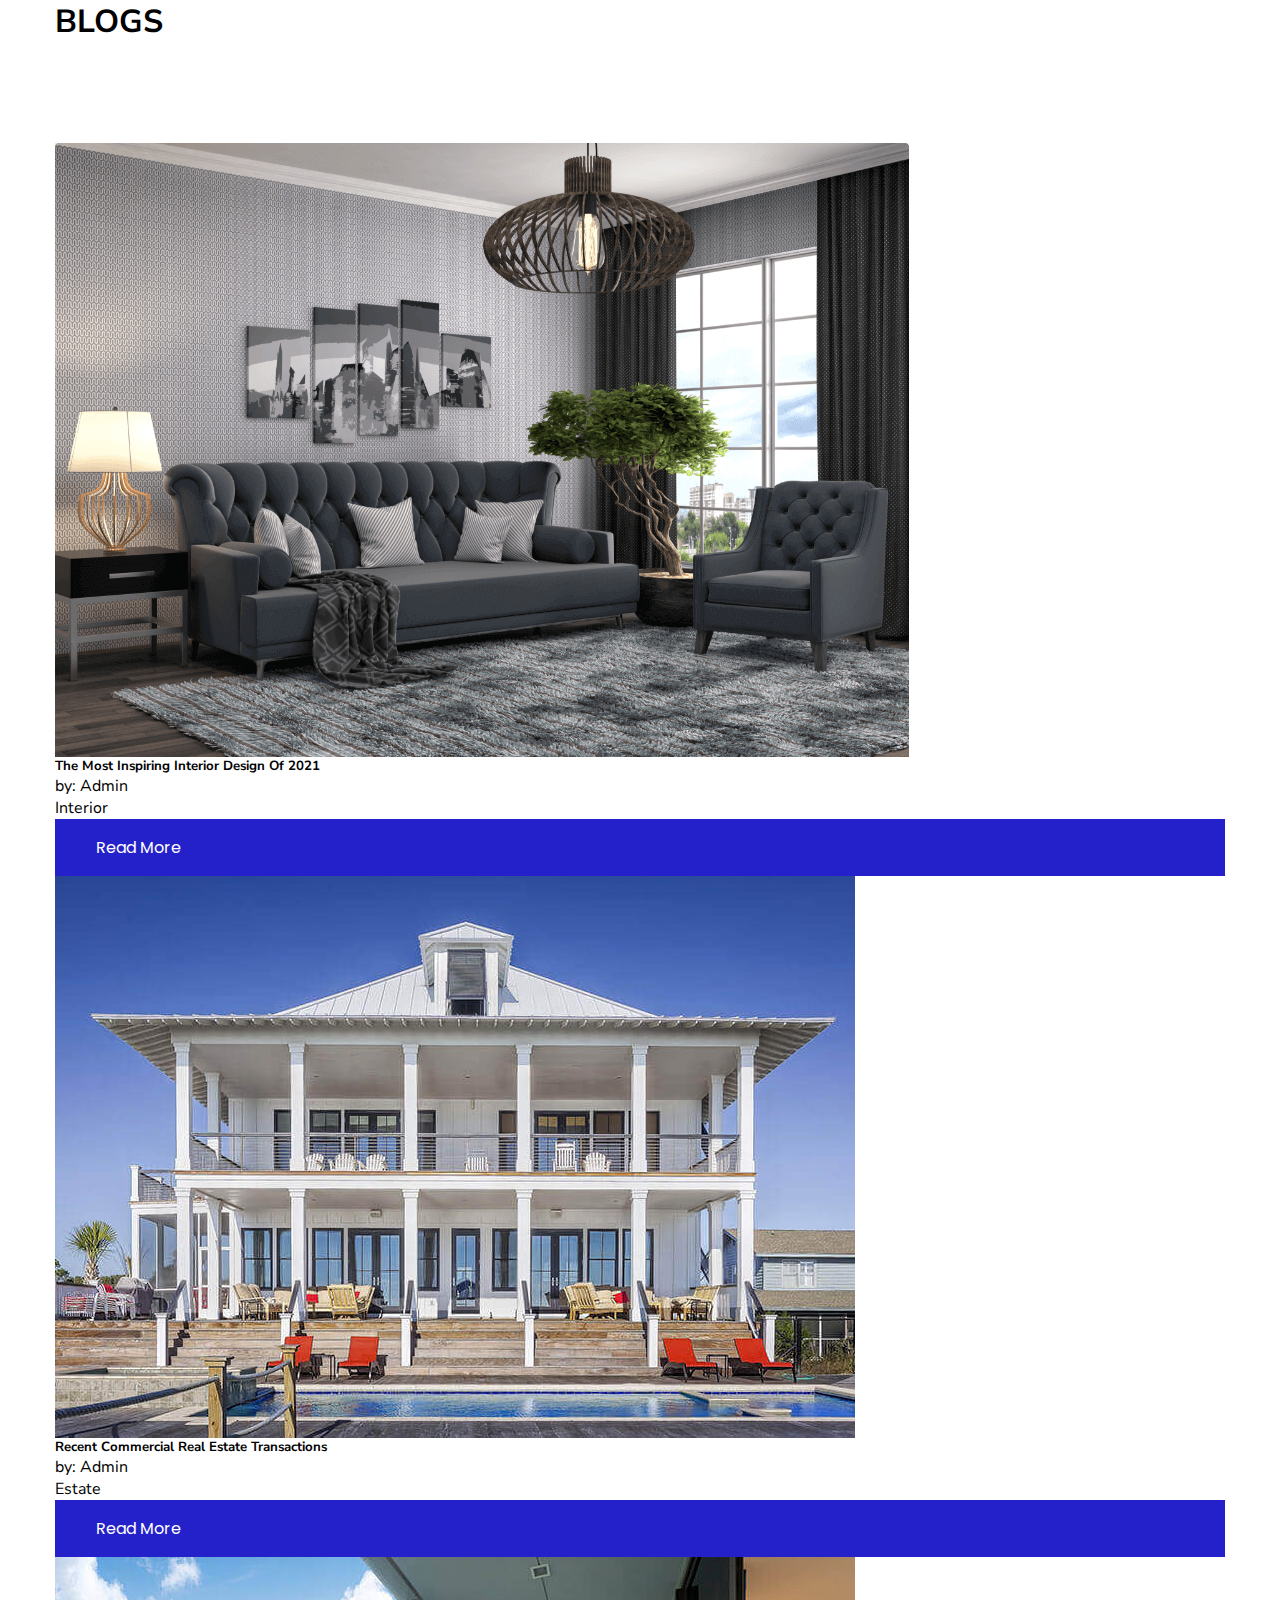
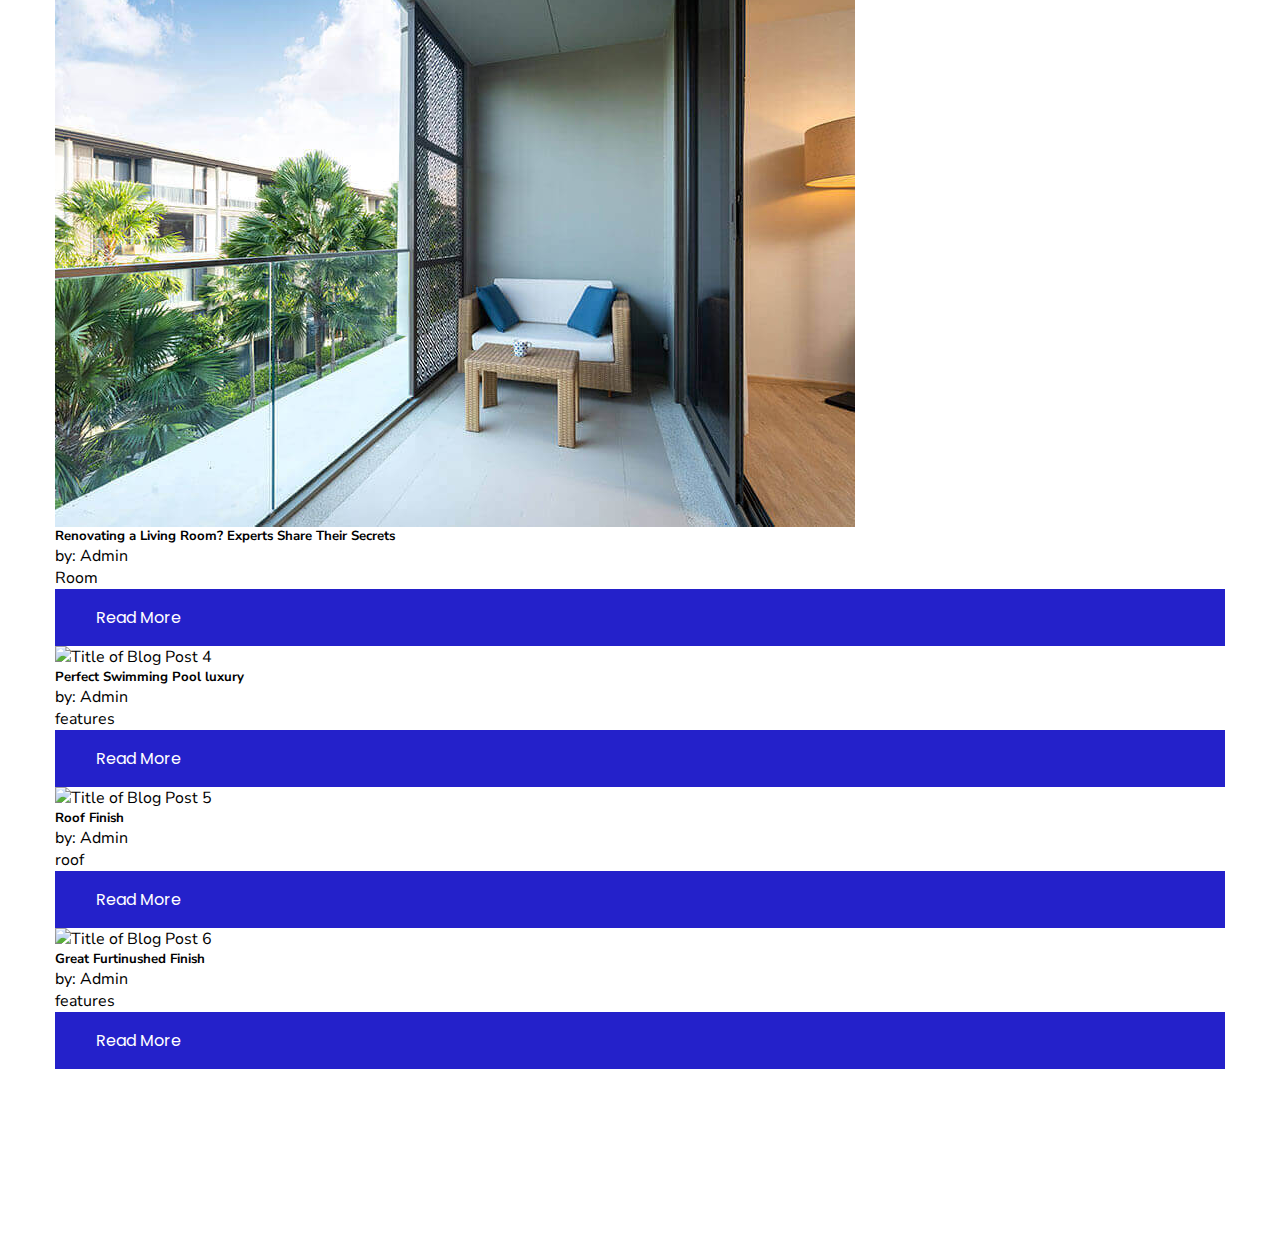
==== commit ab9bf931: "Added xml" ====
--- a/blog.html
+++ b/blog.html
@@ -1,676 +1,136 @@
-<!-- <!DOCTYPE html>
+<!DOCTYPE html>
 <html lang="en">
+
 <head>
     <meta charset="UTF-8">
     <meta http-equiv="X-UA-Compatible" content="IE=edge">
     <meta name="viewport" content="width=device-width, initial-scale=1.0">
     <title>Service</title>
-  
-  
+
     <link rel="shortcut icon" href="assets/images/logo-light.png" type="image/svg+xml">
-  
+
+    <link href="https://cdn.jsdelivr.net/npm/bootstrap@5.3.2/dist/css/bootstrap.min.css" rel="stylesheet" integrity="sha384-T3c6CoIi6uLrA9TneNEoa7RxnatzjcDSCmG1MXxSR1GAsXEV/Dwwykc2MPK8M2HN" crossorigin="anonymous">
+    <link rel="stylesheet" href="https://cdnjs.cloudflare.com/ajax/libs/font-awesome/5.15.1/css/all.min.css">
     <link rel="stylesheet" href="./assets/css/style.css">
-  
-    <link rel="preconnect" href="https://fonts.googleapis.com">
-    <link rel="preconnect" href="https://fonts.gstatic.com" crossorigin>
-    <link rel="stylesheet" href="https://cdnjs.cloudflare.com/ajax/libs/font-awesome/4.7.0/css/font-awesome.min.css">
-    <link href="https://cdn.jsdelivr.net/npm/bootstrap@5.3.2/dist/css/bootstrap.min.css" rel="stylesheet" integrity="sha384-T3c6CoIi6uLrA9TneNEoa7RxnatzjcDSCmG1MXxSR1GAsXEV/Dwwykc2MPK8M2HN" crossorigin="anonymous">
-  
-    <link
-      href="https://fonts.googleapis.com/css2?family=Nunito+Sans:wght@400;600;700&family=Poppins:wght@400;500;600;700&display=swap"
-      rel="stylesheet">
-</head>
+    <link href="https://fonts.googleapis.com/css2?family=Nunito+Sans:wght@400;600;700&family=Poppins:wght@400;500;600;700&display=swap" rel="stylesheet">
+    
+  </head>
+
 <body>
-    <header class="header" data-header>
 
-        <div class="overlay" data-overlay></div>
-    
-       
-    
-        <div class="header-bottom">
-          <div class="container">
-    
-            <a href="#" class="logo">
-              <img height="100" width="100" src="./assets/images/logo.png" alt="Urban Nest logo">
-            </a>
-    
-            <nav class="navbar" data-navbar>
-    
-              <div class="navbar-top">
-    
-                <a href="#" class="logo">
-                  <img src="./assets/images/logo.png" alt="Urban Nest logo">
-                </a>
-    
-                <button class="nav-close-btn" data-nav-close-btn aria-label="Close Menu">
-                  <ion-icon name="close-outline"></ion-icon>
-                </button>
-    
-              </div>
-    
-              <div class="navbar-bottom">
-                <ul class="navbar-list">
-    
-                  <li>
-                    <a href="index.html" class="navbar-link" data-nav-link>Home</a>
-                  </li>
-    
-                  <li>
-                    <a href="blog.html" class="navbar-link" data-nav-link>Blog</a>
-                  </li>
-    
-                  <li>
-                    <a href="service.html" class="navbar-link" data-nav-link>Service</a>
-                  </li>
-    
-                  <li>
-                    <a href="#property" class="navbar-link" data-nav-link>Property</a>
-                  </li>
-    
-                  <li>
-                    <a href="gallery.html" class="navbar-link" data-nav-link>Gallery</a>
-                  </li>
-    
-                  <li>
-                    <a href="#contact" class="navbar-link" data-nav-link>Contact</a>
-                  </li>
-    
-                </ul>
-              </div>
-    
-            </nav>
-    
-            <div class="header-bottom-actions">
-              <button class="header-bottom-actions-btn" aria-label="Search">
-                <i class="fas fa-magnifying-glass"  ></i> 
-                <span>Search</span>
-            </button>
-            
-            <button class="header-bottom-actions-btn" aria-label="Profile" onclick="navigateToLogin()">
-              <i class="fa-regular fa-user"></i>
-              <span>Profile</span>
-          </button>
-              <button class="header-bottom-actions-btn" aria-label="Cart">
-                <i class="fa-solid fa-cart-shopping"></i>
-                <span>Cart</span>
-              </button>
-    
-              <button class="header-bottom-actions-btn" data-nav-open-btn aria-label="Open Menu">
-                <ion-icon name="menu-outline"></ion-icon>
-    
-                <span>Menu</span>
-              </button>
-    
-            </div>
-    
-          </div>
-        </div>
-    
-      </header>
+    <div class="container mt-5">
 
-      <section class="blog" id="blog">
-        <div class="container">
+        
+        <header class="text-center mb-4">
+            <h1 class="display-4">BLOGS</h1>
+        </header>
 
-          <p class="section-subtitle">News & Blogs</p>
+        <section class="blog" id="blog">
+            <div class="row justify-content-center">
 
-          <h2 class="h2 section-title">Leatest News Feeds</h2>
-
-          <ul class="blog-list has-scrollbar">
-
-            <li>
-              <div class="blog-card">
-
-                <figure class="card-banner">
-                  <img src="./assets/images/blog-1.png" alt="The Most Inspiring Interior Design Of 2021" class="w-100">
-                </figure>
-
-                <div class="blog-content">
-
-                  <div class="blog-content-top">
-
-                    <ul class="card-meta-list">
-
-                      <li>
-                        <a href="#" class="card-meta-link">
-                          <ion-icon name="person"></ion-icon>
-
-                          <span>by: Admin</span>
-                        </a>
-                      </li>
-
-                      <li>
-                        <a href="#" class="card-meta-link">
-                          <ion-icon name="pricetags"></ion-icon>
-
-                          <span>Interior</span>
-                        </a>
-                      </li>
-
-                    </ul>
-
-                    <h3 class="h3 blog-title">
-                      <a href="#">The Most Inspiring Interior Design Of 2021</a>
-                    </h3>
-
-                  </div>
-
-                  <div class="blog-content-bottom">
-                    <div class="publish-date">
-                      <ion-icon name="calendar"></ion-icon>
-
-                      <time datetime="2022-27-04">Apr 27, 2022</time>
+                
+                <div class="col-md-4 mb-4">
+                    <div class="card">
+                        <img src="./assets/images/blog-1.png" class="card-img-top" alt="The Most Inspiring Interior Design Of 2021">
+                        <div class="card-body">
+                            <h5 class="card-title">The Most Inspiring Interior Design Of 2021</h5>
+                            <p class="card-text">by: Admin</p>
+                            <p class="card-text">Interior</p>
+                            <a href="#" class="btn btn-primary">Read More</a>
+                        </div>
                     </div>
-
-                    <a href="#" class="read-more-btn">Read More</a>
-                  </div>
-
                 </div>
 
-              </div>
-            </li>
-
-            <li>
-              <div class="blog-card">
-
-                <figure class="card-banner">
-                  <img src="./assets/images/blog-2.jpg" alt="Recent Commercial Real Estate Transactions" class="w-100">
-                </figure>
-
-                <div class="blog-content">
-
-                  <div class="blog-content-top">
-
-                    <ul class="card-meta-list">
-
-                      <li>
-                        <a href="#" class="card-meta-link">
-                          <ion-icon name="person"></ion-icon>
-
-                          <span>by: Admin</span>
-                        </a>
-                      </li>
-
-                      <li>
-                        <a href="#" class="card-meta-link">
-                          <ion-icon name="pricetags"></ion-icon>
-
-                          <span>Estate</span>
-                        </a>
-                      </li>
-
-                    </ul>
-
-                    <h3 class="h3 blog-title">
-                      <a href="#">Recent Commercial Real Estate Transactions</a>
-                    </h3>
-
-                  </div>
-
-                  <div class="blog-content-bottom">
-                    <div class="publish-date">
-                      <ion-icon name="calendar"></ion-icon>
-
-                      <time datetime="2022-27-04">Apr 27, 2022</time>
+                
+                <div class="col-md-4 mb-4">
+                    <div class="card">
+                        <img src="./assets/images/blog-2.jpg" class="card-img-top" alt="Recent Commercial Real Estate Transactions">
+                        <div class="card-body">
+                            <h5 class="card-title">Recent Commercial Real Estate Transactions</h5>
+                            <p class="card-text">by: Admin</p>
+                            <p class="card-text">Estate</p>
+                            <a href="#" class="btn btn-primary">Read More</a>
+                        </div>
                     </div>
-
-                    <a href="#" class="read-more-btn">Read More</a>
-                  </div>
-
                 </div>
 
-              </div>
-            </li>
+                
+                <div class="col-md-4 mb-4">
+                    <div class="card">
+                        <img src="./assets/images/blog-3.jpg" class="card-img-top" alt="Renovating a Living Room? Experts Share Their Secrets">
+                        <div class="card-body">
+                            <h5 class="card-title">Renovating a Living Room? Experts Share Their Secrets</h5>
+                            <p class="card-text">by: Admin</p>
+                            <p class="card-text">Room</p>
+                            <a href="#" class="btn btn-primary">Read More</a>
+                        </div>
+                    </div>
+                  </div>
+            </div>
+            <div class="row mt-4 justify-content-center">
 
-            <li>
-              <div class="blog-card">
-
-                <figure class="card-banner">
-                  <img src="./assets/images/blog-3.jpg" alt="Renovating a Living Room? Experts Share Their Secrets"
-                    class="w-100">
-                </figure>
-
-                <div class="blog-content">
-
-                  <div class="blog-content-top">
-
-                    <ul class="card-meta-list">
-
-                      <li>
-                        <a href="#" class="card-meta-link">
-                          <ion-icon name="person"></ion-icon>
-
-                          <span>by: Admin</span>
-                        </a>
-                      </li>
-
-                      <li>
-                        <a href="#" class="card-meta-link">
-                          <ion-icon name="pricetags"></ion-icon>
-
-                          <span>Room</span>
-                        </a>
-                      </li>
-
-                    </ul>
-
-                    <h3 class="h3 blog-title">
-                      <a href="#">Renovating a Living Room? Experts Share Their Secrets</a>
-                    </h3>
-
-                  </div>
-
-                  <div class="blog-content-bottom">
-                    <div class="publish-date">
-                      <ion-icon name="calendar"></ion-icon>
-
-                      <time datetime="2022-27-04">Apr 27, 2022</time>
+                
+                <div class="col-md-4 mb-4">
+                    <div class="card">
+                        <img src="https://imgs.search.brave.com/zUtzM887IHsDFPRJUU8ueh8KQ_0Plz56_Oavx3g0t5g/rs:fit:860:0:0/g:ce/aHR0cHM6Ly9tZWRp/YS5nZXR0eWltYWdl/cy5jb20vaWQvNTMy/ODQ0NTk0L3Bob3Rv/L2x1eHVyeS1idW5n/YWxvdy13aXRoLXN0/YXRlLW9mLXRoZS1h/cnQtaW50ZXJpb3Iu/anBnP3M9NjEyeDYx/MiZ3PTAmaz0yMCZj/PVJWSUlKMVBkN3U0/am1FMFBJamN0alR2/NU45dnVaNFN0YWhT/bnNXXzk0T1k9" class="card-img-top" alt="Title of Blog Post 4">
+                        <div class="card-body">
+                            <h5 class="card-title">Perfect Swimming Pool luxury</h5>
+                            <p class="card-text">by: Admin</p>
+                            <p class="card-text">features</p>
+                            <a href="#" class="btn btn-primary">Read More</a>
+                        </div>
                     </div>
-
-                    <a href="#" class="read-more-btn">Read More</a>
-                  </div>
-
                 </div>
 
-              </div>
-            </li>
-
-          </ul>
-          <ul class="blog-list has-scrollbar">
-
-            <li>
-              <div class="blog-card">
-
-                <figure class="card-banner">
-                  <img src="./assets/images/blog-1.png" alt="The Most Inspiring Interior Design Of 2021" class="w-100">
-                </figure>
-
-                <div class="blog-content">
-
-                  <div class="blog-content-top">
-
-                    <ul class="card-meta-list">
-
-                      <li>
-                        <a href="#" class="card-meta-link">
-                          <ion-icon name="person"></ion-icon>
-
-                          <span>by: Admin</span>
-                        </a>
-                      </li>
-
-                      <li>
-                        <a href="#" class="card-meta-link">
-                          <ion-icon name="pricetags"></ion-icon>
-
-                          <span>Interior</span>
-                        </a>
-                      </li>
-
-                    </ul>
-
-                    <h3 class="h3 blog-title">
-                      <a href="#">The Most Inspiring Interior Design Of 2021</a>
-                    </h3>
-
-                  </div>
-
-                  <div class="blog-content-bottom">
-                    <div class="publish-date">
-                      <ion-icon name="calendar"></ion-icon>
-
-                      <time datetime="2022-27-04">Apr 27, 2022</time>
+                
+                <div class="col-md-4 mb-4">
+                    <div class="card">
+                        <img src="https://imgs.search.brave.com/GNDIJHUFqY4J-eCi46_vlSWWFF7MJxb_JfJZsArJFbA/rs:fit:860:0:0/g:ce/aHR0cHM6Ly9tZWRp/YS5nZXR0eWltYWdl/cy5jb20vaWQvMTE1/NjE5MjY5MS9waG90/by9zdWJ1cmJhbi1o/b3VzZS5qcGc_cz02/MTJ4NjEyJnc9MCZr/PTIwJmM9cVdPYzNo/WTVzWnBoczNJYWJ0/RTNtc3hMTzlXNkdK/ZkNKWUtveHpZWFNR/UT0" class="card-img-top" alt="Title of Blog Post 5">
+                        <div class="card-body">
+                            <h5 class="card-title">Roof Finish</h5>
+                            <p class="card-text">by: Admin</p>
+                            <p class="card-text">roof</p>
+                            <a href="#" class="btn btn-primary">Read More</a>
+                        </div>
                     </div>
-
-                    <a href="#" class="read-more-btn">Read More</a>
-                  </div>
-
                 </div>
 
-              </div>
-            </li>
-
-            <li>
-              <div class="blog-card">
-
-                <figure class="card-banner">
-                  <img src="./assets/images/blog-2.jpg" alt="Recent Commercial Real Estate Transactions" class="w-100">
-                </figure>
-
-                <div class="blog-content">
-
-                  <div class="blog-content-top">
-
-                    <ul class="card-meta-list">
-
-                      <li>
-                        <a href="#" class="card-meta-link">
-                          <ion-icon name="person"></ion-icon>
-
-                          <span>by: Admin</span>
-                        </a>
-                      </li>
-
-                      <li>
-                        <a href="#" class="card-meta-link">
-                          <ion-icon name="pricetags"></ion-icon>
-
-                          <span>Estate</span>
-                        </a>
-                      </li>
-
-                    </ul>
-
-                    <h3 class="h3 blog-title">
-                      <a href="#">Recent Commercial Real Estate Transactions</a>
-                    </h3>
-
-                  </div>
-
-                  <div class="blog-content-bottom">
-                    <div class="publish-date">
-                      <ion-icon name="calendar"></ion-icon>
-
-                      <time datetime="2022-27-04">Apr 27, 2022</time>
+                
+                <div class="col-md-4 mb-4">
+                    <div class="card">
+                        <img src="https://imgs.search.brave.com/hjjXvmL56XmSrcL3yMxozv03u7z3d9YezmfXduL-ijo/rs:fit:860:0:0/g:ce/aHR0cHM6Ly9wbHVz/LnVuc3BsYXNoLmNv/bS9wcmVtaXVtX3Bo/b3RvLTE2ODYwOTA0/NDg1MTctMmY2OTJj/YzQ1MTg3P3E9ODAm/dz0xMDAwJmF1dG89/Zm9ybWF0JmZpdD1j/cm9wJml4bGliPXJi/LTQuMC4zJml4aWQ9/TTN3eE1qQTNmREI4/TUh4elpXRnlZMmg4/TVROOGZISnZiMjE4/Wlc1OE1IeDhNSHg4/ZkRBPQ" class="card-img-top" alt="Title of Blog Post 6">
+                        <div class="card-body">
+                            <h5 class="card-title">Great Furtinushed Finish</h5>
+                            <p class="card-text">by: Admin</p>
+                            <p class="card-text">features</p>
+                            <a href="#" class="btn btn-primary">Read More</a>
+                        </div>
                     </div>
-
-                    <a href="#" class="read-more-btn">Read More</a>
-                  </div>
-
                 </div>
 
-              </div>
-            </li>
+               
 
-            <li>
-              <div class="blog-card">
+            </div>
 
-                <figure class="card-banner">
-                  <img src="./assets/images/blog-3.jpg" alt="Renovating a Living Room? Experts Share Their Secrets"
-                    class="w-100">
-                </figure>
-
-                <div class="blog-content">
-
-                  <div class="blog-content-top">
-
-                    <ul class="card-meta-list">
-
-                      <li>
-                        <a href="#" class="card-meta-link">
-                          <ion-icon name="person"></ion-icon>
-
-                          <span>by: Admin</span>
-                        </a>
-                      </li>
-
-                      <li>
-                        <a href="#" class="card-meta-link">
-                          <ion-icon name="pricetags"></ion-icon>
-
-                          <span>Room</span>
-                        </a>
-                      </li>
-
-                    </ul>
-
-                    <h3 class="h3 blog-title">
-                      <a href="#">Renovating a Living Room? Experts Share Their Secrets</a>
-                    </h3>
-
-                  </div>
-
-                  <div class="blog-content-bottom">
-                    <div class="publish-date">
-                      <ion-icon name="calendar"></ion-icon>
-
-                      <time datetime="2022-27-04">Apr 27, 2022</time>
-                    </div>
-
-                    <a href="#" class="read-more-btn">Read More</a>
-                  </div>
-
-                </div>
-
-              </div>
-            </li>
-
-          </ul>
-
-        </div>
-      </section>
-
-
-
-
-  <footer class="footer">
-
-    <div class="b-example-divider"></div>
-
-    <div class="container">
-      <footer class="d-flex flex-wrap justify-content-between align-items-center py-3 my-4 border-top">
-        <div class="col-md-4 d-flex align-items-center">
-          <a href="/" class="mb-3 me-2 mb-md-0 text-body-secondary text-decoration-none lh-1">
-            <svg class="bi" width="30" height="24"><use xlink:href="#bootstrap"/></svg>
-          </a>
-          <span class="mb-3 mb-md-0 text-body-secondary">&copy; 2024 Urban Nest , Inc</span>
-        </div>
-    
-        <ul class="nav col-md-4 justify-content-end list-unstyled d-flex">
-          <li class="ms-3"><a class="text-body-secondary" href="#"><svg class="bi" width="24" height="24"><use xlink:href="#twitter"/></svg></a></li>
-          <li class="ms-3"><a class="text-body-secondary" href="#"><svg class="bi" width="24" height="24"><use xlink:href="#instagram"/></svg></a></li>
-          <li class="ms-3"><a class="text-body-secondary" href="#"><svg class="bi" width="24" height="24"><use xlink:href="#facebook"/></svg></a></li>
-        </ul>
-      </footer>
-    </div>
-    
-    <div class="b-example-divider"></div>
-    
-    <div class="container">
-      <footer class="py-3 my-4">
-        <ul class="nav justify-content-center border-bottom pb-3 mb-3">
-          <li class="nav-item"><a href="index.html" class="nav-link px-2 text-body-secondary">Home</a></li>
-          <li class="nav-item"><a href="#" class="nav-link px-2 text-body-secondary">About</a></li>
-          <li class="nav-item"><a href="#" class="nav-link px-2 text-body-secondary">Services</a></li>
-          <li class="nav-item"><a href="#" class="nav-link px-2 text-body-secondary">FAQs</a></li>
-        </ul>
-        <p class="text-center text-body-secondary">&copy; 2024 Urban Nest, Inc</p>
-      </footer>
-    </div>
-    <button id="newsletterBtn" class="nav-link px-2 text-body-secondary" style="text-decoration: white;">Newsletter Signup</button>
-
-
-  </footer>
-    
-</body>
-</html>
-
-
-
-
- -->
-
-
-
-
-
-
-
-
-
-
-
-
-
-<!DOCTYPE html>
-<html lang="en">
-<head>
-  <meta charset="UTF-8">
-  <meta http-equiv="X-UA-Compatible" content="IE=edge">
-  <meta name="viewport" content="width=device-width, initial-scale=1.0">
-  <title>Service</title>
-
-
-  <link rel="shortcut icon" href="assets/images/logo-light.png" type="image/svg+xml">
-
-  <link rel="stylesheet" href="./assets/css/style.css">
-
-  <link rel="preconnect" href="https://fonts.googleapis.com">
-  <link rel="preconnect" href="https://fonts.gstatic.com" crossorigin>
-  <link rel="stylesheet" href="https://cdnjs.cloudflare.com/ajax/libs/font-awesome/4.7.0/css/font-awesome.min.css">
-  <link href="https://cdn.jsdelivr.net/npm/bootstrap@5.3.2/dist/css/bootstrap.min.css" rel="stylesheet" integrity="sha384-T3c6CoIi6uLrA9TneNEoa7RxnatzjcDSCmG1MXxSR1GAsXEV/Dwwykc2MPK8M2HN" crossorigin="anonymous">
-
-  <link
-    href="https://fonts.googleapis.com/css2?family=Nunito+Sans:wght@400;600;700&family=Poppins:wght@400;500;600;700&display=swap"
-    rel="stylesheet"></head>
-<body>
-
-<div class="container mt-5">
-
-    <section class="blog" id="blog">
-        <div class="row justify-content-md-center">
-            <div class="col-md-8">
-                <p class="section-subtitle">News & Blogs</p>
-                <h2 class="h2 section-title">Latest News Feeds</h2>
-
-                <div class="row">
-                    <!-- Blog Post 1 -->
-                    <div class="col-md-6 mb-4">
-                        <div class="blog-card">
-                            <figure class="card-banner">
-                                <img src="./assets/images/blog-1.png" alt="The Most Inspiring Interior Design Of 2021" class="w-100">
-                            </figure>
-                            <div class="blog-content">
-                              <div class="blog-card">
-
-                                <figure class="card-banner">
-                                  <img src="./assets/images/blog-2.jpg" alt="Recent Commercial Real Estate Transactions" class="w-100">
-                                </figure>
-                
-                                <div class="blog-content">
-                
-                                  <div class="blog-content-top">
-                
-                                    <ul class="card-meta-list">
-                
-                                      <li>
-                                        <a href="#" class="card-meta-link">
-                                          <ion-icon name="person"></ion-icon>
-                
-                                          <span>by: Admin</span>
-                                        </a>
-                                      </li>
-                
-                                      <li>
-                                        <a href="#" class="card-meta-link">
-                                          <ion-icon name="pricetags"></ion-icon>
-                
-                                          <span>Estate</span>
-                                        </a>
-                                      </li>
-                
-                                    </ul>
-                
-                                    <h3 class="h3 blog-title">
-                                      <a href="#">Recent Commercial Real Estate Transactions</a>
-                                    </h3>
-                
-                                  </div>
-                
-                                  <div class="blog-content-bottom">
-                                    <div class="publish-date">
-                                      <ion-icon name="calendar"></ion-icon>
-                
-                                      <time datetime="2022-27-04">Apr 27, 2022</time>
-                                    </div>
-                
-                                    <a href="#" class="read-more-btn">Read More</a>
-                                  </div>
-                
-                                </div>
-                
-                              </div>                            </div>
-                        </div>
-                    </div>
-
-                    <!-- Blog Post 2 -->
-                    <div class="col-md-6 mb-4">
-                        <div class="blog-card">
-                            <figure class="card-banner">
-                                <img src="./assets/images/blog-2.jpg" alt="Recent Commercial Real Estate Transactions" class="w-100">
-                            </figure>
-                            <div class="blog-content">
-                              <div class="blog-card">
-
-                                <figure class="card-banner">
-                                  <img src="./assets/images/blog-2.jpg" alt="Recent Commercial Real Estate Transactions" class="w-100">
-                                </figure>
-                
-                                <div class="blog-content">
-                
-                                  <div class="blog-content-top">
-                
-                                    <ul class="card-meta-list">
-                
-                                      <li>
-                                        <a href="#" class="card-meta-link">
-                                          <ion-icon name="person"></ion-icon>
-                
-                                          <span>by: Admin</span>
-                                        </a>
-                                      </li>
-                
-                                      <li>
-                                        <a href="#" class="card-meta-link">
-                                          <ion-icon name="pricetags"></ion-icon>
-                
-                                          <span>Estate</span>
-                                        </a>
-                                      </li>
-                
-                                    </ul>
-                
-                                    <h3 class="h3 blog-title">
-                                      <a href="#">Recent Commercial Real Estate Transactions</a>
-                                    </h3>
-                
-                                  </div>
-                
-                                  <div class="blog-content-bottom">
-                                    <div class="publish-date">
-                                      <ion-icon name="calendar"></ion-icon>
-                
-                                      <time datetime="2022-27-04">Apr 27, 2022</time>
-                                    </div>
-                
-                                    <a href="#" class="read-more-btn">Read More</a>
-                                  </div>
-                
-                                </div>
-                
-                              </div>                            </div>
-                        </div>
-                    </div>
-
-                    <!-- Add more blog posts as needed -->
-
+        </section>
+        
+      <footer class="footer mt-5 bg-dark text-light">
+        <div class="container">
+            <div class="row justify-content-center">
+                <div class="col-md-6 text-center">
+                    <h4>Follow Us</h4>
+                    
+                    <li><a href="#" class="social-icon"><i class="fab fa-facebook-f"></i></a></li>
+                  <li><a href="#" class="social-icon"><i class="fab fa-twitter"></i></a></li>
+                <li> <a href="#" class="social-icon"><i class="fab fa-instagram"></i></a></li>
                 </div>
             </div>
         </div>
+    </footer>
+    </div>
 
-        <!-- Additional Rows (if needed) -->
-        <div class="row">
-            <!-- Another Row with Blog Posts -->
-            <!-- ... -->
-
-            <!-- Additional Rows as needed -->
-
-        </div>
-
-    </section>
-
-</div>
-
-<!-- Include your footer content here -->
+    <script src="https://cdn.jsdelivr.net/npm/bootstrap@5.3.2/dist/js/bootstrap.bundle.min.js" integrity="sha384-ZTh0XbZI7HsGvPGVl/GpGDIiV9ZMXyKX48s9VKR5SXMp4" crossorigin="anonymous"></script>
 
 </body>
+
 </html>
